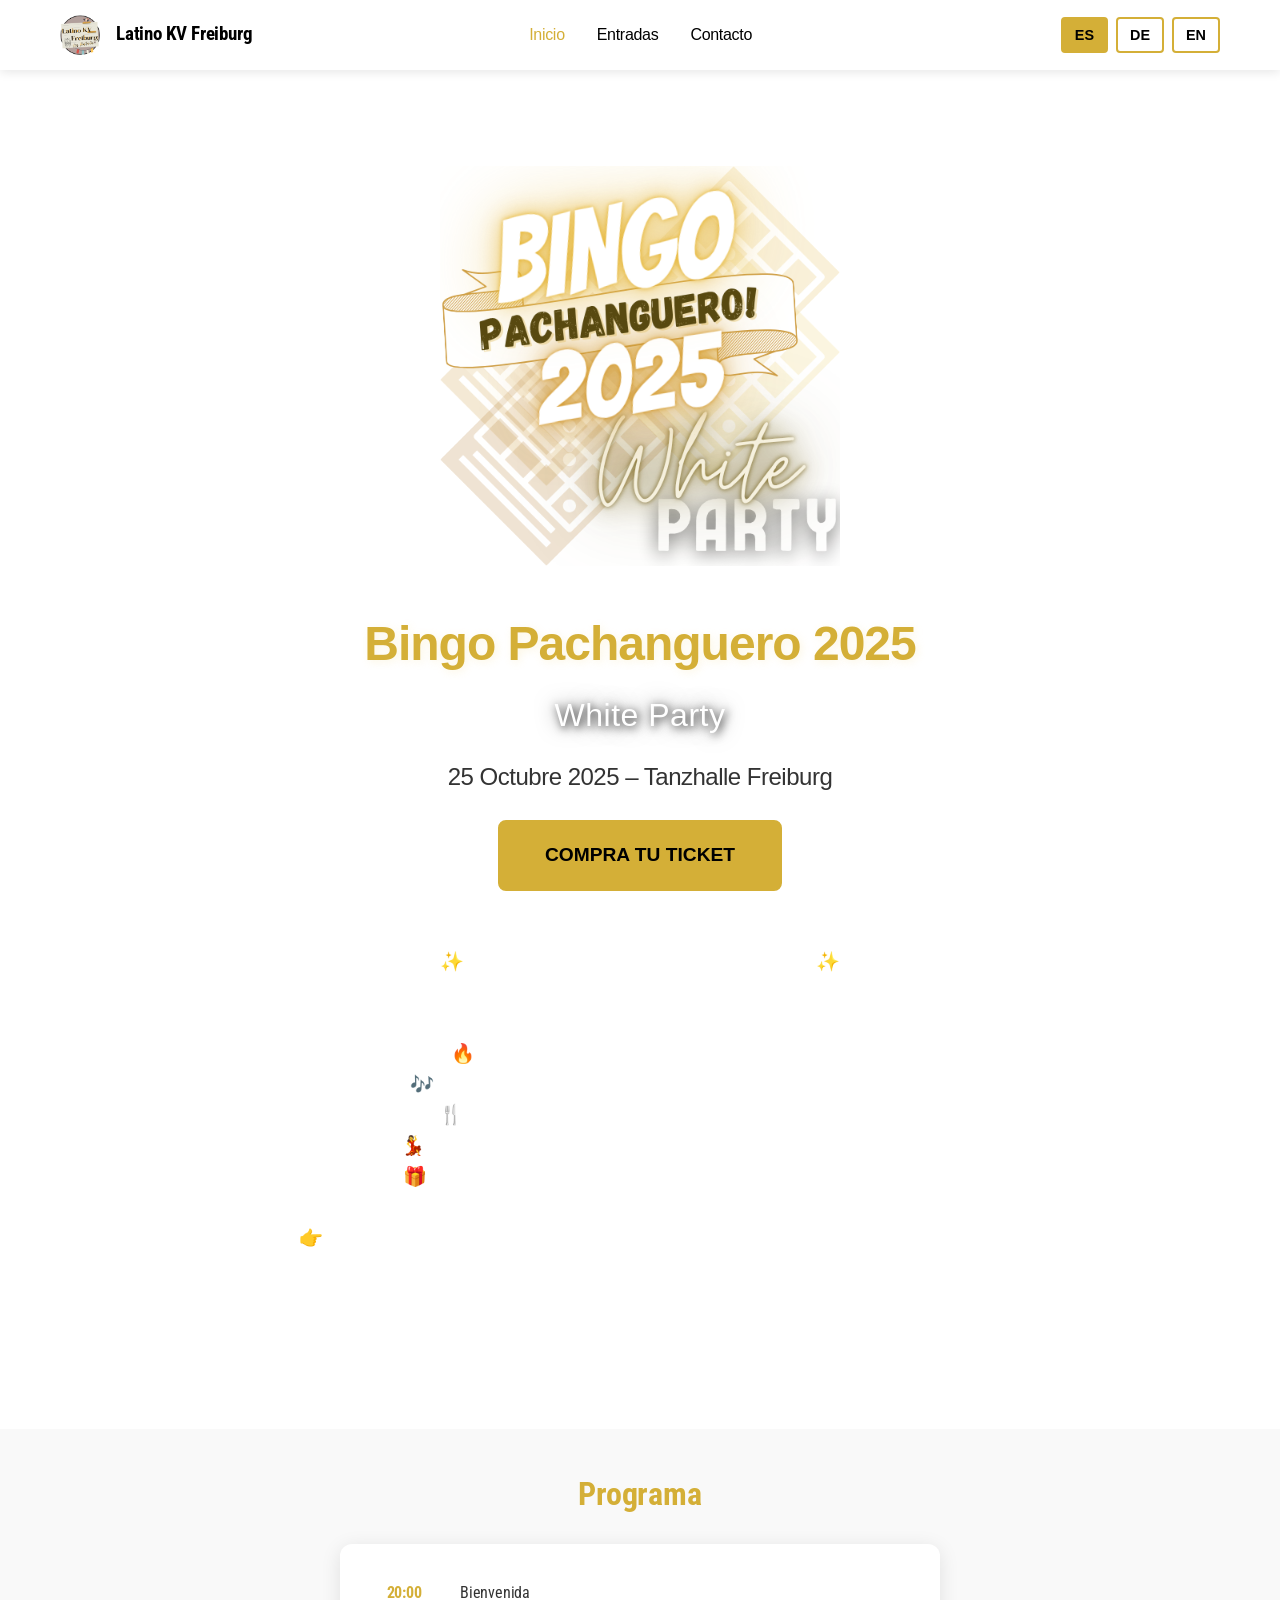
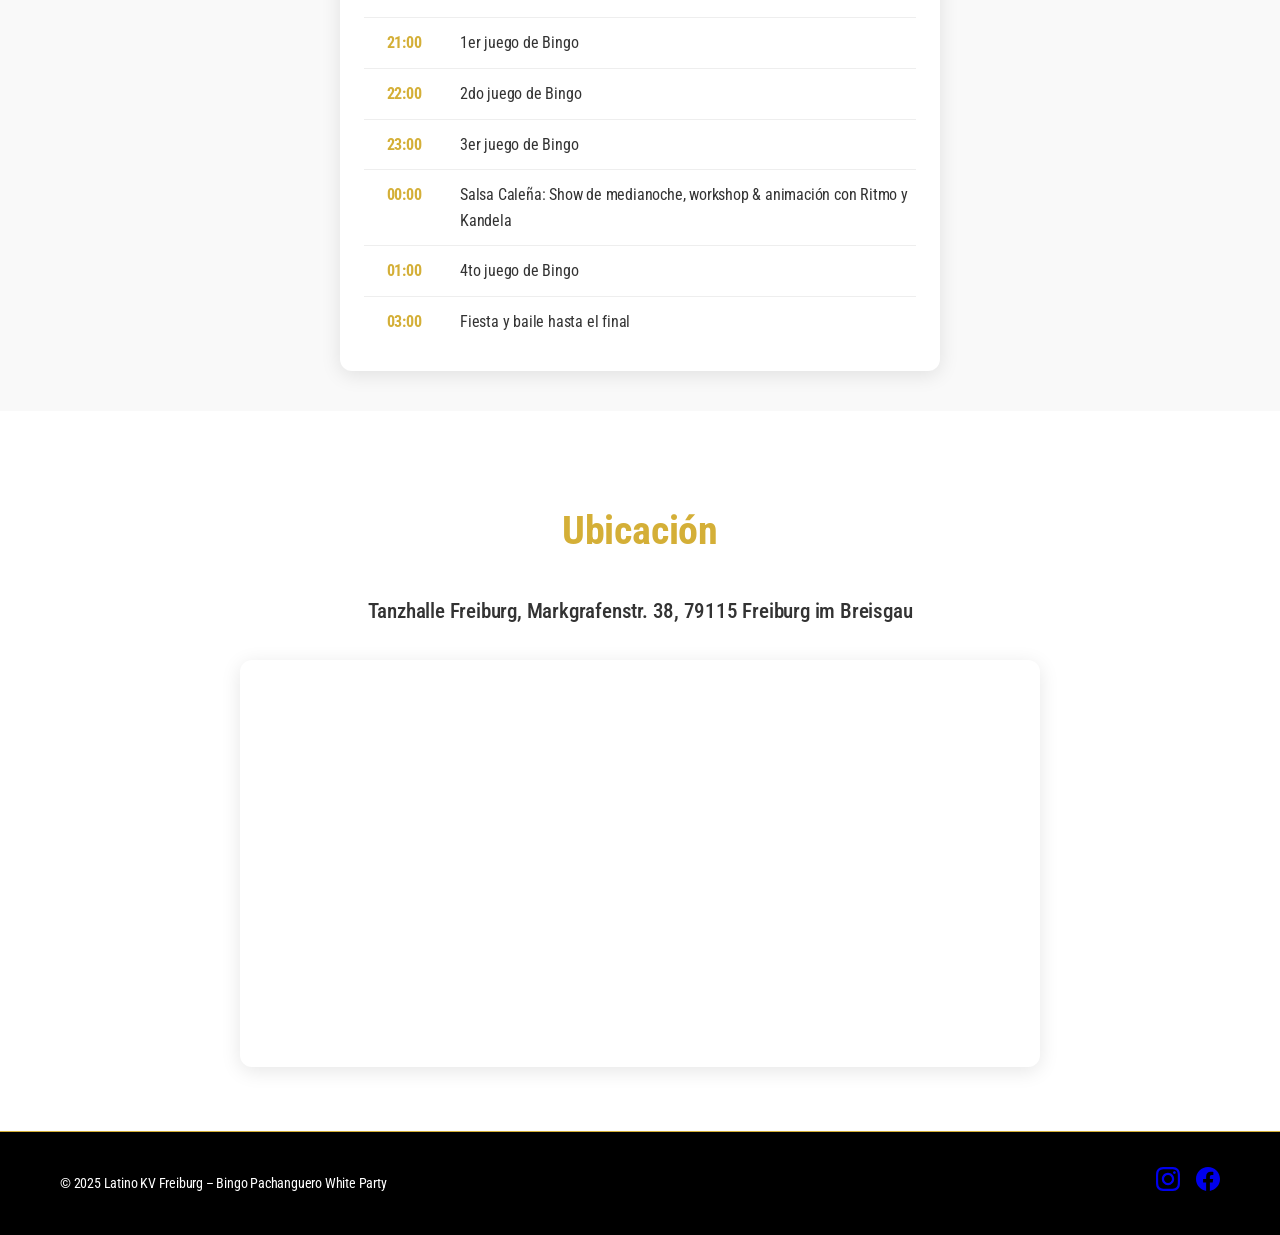
==== index.html @ f5297d55 "Refactor header elements and update button text." ====
<!DOCTYPE html>
<html lang="en">
<head>
    <meta charset="UTF-8">
    <meta name="viewport" content="width=device-width, initial-scale=1.0">
    <title>Bingo Pachanguero 2025 – White Party</title>
    <link rel="stylesheet" href="css/style.css">
</head>
<body>
    <header>
        <nav>
            <div class="nav-container">
                <div class="nav-logo">
                    <img src="images/LatinoKV_Logo.png" alt="Latino KV Freiburg" class="logo-latinokv">
                    <h3>Latino KV Freiburg</h3>
                </div>
                <ul class="nav-menu">
                    <li><a href="index.html" class="nav-link active" data-lang="home">Inicio</a></li>
                    <li><a href="tickets.html" class="nav-link" data-lang="tickets">Entradas</a></li>
                    <li><a href="contact.html" class="nav-link" data-lang="contact">Contacto</a></li>
                </ul>
                <div class="language-switcher">
                    <button class="lang-btn active" onclick="changeLanguage('es')">ES</button>
                    <button class="lang-btn" onclick="changeLanguage('de')">DE</button>
                    <button class="lang-btn" onclick="changeLanguage('en')">EN</button>
                </div>
                <div class="hamburger">
                    <span class="bar"></span>
                    <span class="bar"></span>
                    <span class="bar"></span>
                </div>
            </div>
        </nav>
    </header>

    <main>
        <section class="hero">
            <div class="hero-video-background">
                <video class="background-video" autoplay muted loop playsinline preload="auto" disablePictureInPicture>
                    <source src="videos/Bingo-2024-noaudio.mp4" type="video/mp4">
                    <source src="./videos/Bingo-2024-noaudio.mp4" type="video/mp4">
                    <!-- Fallback for browsers that don't support video -->
                    Your browser does not support the video tag.
                </video>
                <div class="video-overlay"></div>
            </div>
            <div class="hero-content">
                <div class="hero-logo">
                    <img src="images/Bingo2025_Logo.png" alt="Bingo Pachanguero 2025" class="main-bingo-logo">
                </div>
                <h1 class="hero-title" data-lang="title">Bingo Pachanguero 2025</h1>
                <h2 class="hero-subtitle-white" data-lang="white-party">White Party</h2>
                <h3 class="hero-subtitle" data-lang="subtitle">25 Octubre 2025 – Tanzhalle Freiburg</h3>
                <a href="tickets.html" class="cta-button" data-lang="cta-button">Compra tu ticket</a>
                
                <div class="hero-description-container">
                    <p class="hero-description" data-lang="description">
                        Bingo Pachanguero 2025: White Party 🎉🖤🤍<br>
                        ¡La fiesta latina más esperada del año regresa! Este año habrá más juegos de Bingo y más premios que nunca. Además, la música y el baile harán vibrar la pista toda la noche. Ven a disfrutar de una noche única llena de diversión, cultura latina y buena energía.
                    </p>
                </div>
            </div>
        </section>

        <!-- Program Section -->
        <section class="program-section">
            <div class="container">
                <h2 data-lang="program-title">Programa</h2>
                <div class="program-content" data-lang="program-content">
                    <p>20:00 – Bienvenida</p>
                    <p>21:00 – 1er juego de Bingo</p>
                    <p>22:00 – 2do juego de Bingo</p>
                    <p>23:00 – 3er juego de Bingo</p>
                    <p>00:00 – Show de medianoche y animación con Ritmo y Kandela</p>
                    <p>01:00 – 4to juego de Bingo</p>
                </div>
            </div>
        </section>

        <!-- Location Section -->
        <section class="location-section">
            <div class="container">
                <h2 data-lang="location-title">Ubicación</h2>
                <div class="location-content">
                    <p class="location-address" data-lang="location-address">Tanzhalle Freiburg, Markgrafenstr. 38, 79115 Freiburg im Breisgau</p>
                    <div class="map-container">
                        <iframe src="https://www.google.com/maps/embed?pb=!1m18!1m12!1m3!1d2670.081732278271!2d7.814057690239101!3d47.99280759704116!2m3!1f0!2f0!3f0!3m2!1i1024!2i768!4f13.1!3m3!1m2!1s0x47911b3fff1c0001%3A0xe5aa7ec2117fdc14!2sTanzHalle%20Freiburg!5e0!3m2!1sde!2sus!4v1759222356078!5m2!1sde!2sus" 
                            width="100%" 
                            height="400" 
                            style="border:0;" 
                            allowfullscreen="" 
                            loading="lazy" 
                            referrerpolicy="no-referrer-when-downgrade">
                        </iframe>
                    </div>
                </div>
            </div>
        </section>
    </main>

    <footer>
        <div class="container">
            <div class="footer-content">
                <p data-lang="footer">&copy; 2025 Latino KV Freiburg – Bingo Pachanguero White Party</p>
                <div class="social-icons">
                    <a href="https://instagram.com/latinokv_freiburg" target="_blank" class="social-link">
                        <svg width="24" height="24" viewBox="0 0 24 24" fill="currentColor">
                            <path d="M12 2.163c3.204 0 3.584.012 4.85.07 3.252.148 4.771 1.691 4.919 4.919.058 1.265.069 1.645.069 4.849 0 3.205-.012 3.584-.069 4.849-.149 3.225-1.664 4.771-4.919 4.919-1.266.058-1.644.07-4.85.07-3.204 0-3.584-.012-4.849-.07-3.26-.149-4.771-1.699-4.919-4.92-.058-1.265-.07-1.644-.07-4.849 0-3.204.013-3.583.07-4.849.149-3.227 1.664-4.771 4.919-4.919 1.266-.057 1.645-.069 4.849-.069zm0-2.163c-3.259 0-3.667.014-4.947.072-4.358.2-6.78 2.618-6.98 6.98-.059 1.281-.073 1.689-.073 4.948 0 3.259.014 3.668.072 4.948.2 4.358 2.618 6.78 6.98 6.98 1.281.058 1.689.072 4.948.072 3.259 0 3.668-.014 4.948-.072 4.354-.2 6.782-2.618 6.979-6.98.059-1.28.073-1.689.073-4.948 0-3.259-.014-3.667-.072-4.947-.196-4.354-2.617-6.78-6.979-6.98-1.281-.059-1.69-.073-4.949-.073zm0 5.838c-3.403 0-6.162 2.759-6.162 6.162s2.759 6.163 6.162 6.163 6.162-2.759 6.162-6.163c0-3.403-2.759-6.162-6.162-6.162zm0 10.162c-2.209 0-4-1.79-4-4 0-2.209 1.791-4 4-4s4 1.791 4 4c0 2.21-1.791 4-4 4zm6.406-11.845c-.796 0-1.441.645-1.441 1.44s.645 1.44 1.441 1.44c.795 0 1.439-.645 1.439-1.44s-.644-1.44-1.439-1.44z"/>
                        </svg>
                    </a>
                    <a href="https://facebook.com/latinokvfreiburg" target="_blank" class="social-link">
                        <svg width="24" height="24" viewBox="0 0 24 24" fill="currentColor">
                            <path d="M24 12.073c0-6.627-5.373-12-12-12s-12 5.373-12 12c0 5.99 4.388 10.954 10.125 11.854v-8.385H7.078v-3.47h3.047V9.43c0-3.007 1.792-4.669 4.533-4.669 1.312 0 2.686.235 2.686.235v2.953H15.83c-1.491 0-1.956.925-1.956 1.874v2.25h3.328l-.532 3.47h-2.796v8.385C19.612 23.027 24 18.062 24 12.073z"/>
                        </svg>
                    </a>
                </div>
            </div>
        </div>
    </footer>

    <script src="js/script.js"></script>
</body>
</html>
---- css/style.css ----
/* Modern web fonts for cross-platform consistency */
@import url('https://fonts.googleapis.com/css2?family=Inter:wght@300;400;500;600;700&family=Roboto+Condensed:wght@300;400;500;600;700&display=swap');

/* Reset and base styles */
* {
    margin: 0;
    padding: 0;
    box-sizing: border-box;
}

body {
    font-family: 'Roboto Condensed', 'Inter', system-ui, -apple-system, BlinkMacSystemFont, 'Segoe UI', 'Helvetica Neue', 'Arial Narrow', Arial, sans-serif;
    font-weight: 400;
    letter-spacing: -0.2px;
    line-height: 1.6;
    color: #000;
    background-color: #fff;
}

.container {
    max-width: 1200px;
    margin: 0 auto;
    padding: 0 20px;
}

/* Navigation */
header {
    background-color: #fff;
    box-shadow: 0 2px 10px rgba(0,0,0,0.1);
    position: sticky;
    top: 0;
    z-index: 1000;
}

.nav-container {
    max-width: 1200px;
    margin: 0 auto;
    padding: 0 20px;
    display: flex;
    justify-content: space-between;
    align-items: center;
    height: 70px;
}

.logo {
    font-size: 1.5rem;
    font-weight: bold;
    color: #000;
}

.nav-menu {
    display: flex;
    list-style: none;
    gap: 2rem;
}

.nav-link {
    text-decoration: none;
    color: #000;
    font-weight: 500;
    transition: color 0.3s ease;
    font-family: 'Arial Narrow', 'Arial Black', 'Helvetica Neue', Arial, sans-serif;
    font-stretch: condensed;
    letter-spacing: -0.3px;
}

.nav-link:hover,
.nav-link.active {
    color: #D4AF37;
}

/* Language Switcher */
.language-switcher {
    display: flex;
    gap: 0.5rem;
    margin-left: 2rem;
}

.lang-btn {
    background: transparent;
    border: 2px solid #D4AF37;
    color: #000;
    padding: 8px 12px;
    border-radius: 4px;
    cursor: pointer;
    font-weight: bold;
    font-size: 0.9rem;
    transition: all 0.3s ease;
}

.lang-btn:hover,
.lang-btn.active {
    background: #D4AF37;
    color: #000;
}

.hamburger {
    display: none;
    flex-direction: column;
    cursor: pointer;
}

.bar {
    width: 25px;
    height: 3px;
    background-color: #333;
    margin: 3px 0;
    transition: 0.3s;
}

/* Hero Section */
.hero {
    background: #fff;
    color: #000;
    padding: 6rem 0;
    text-align: center;
    min-height: 80vh;
    display: flex;
    align-items: center;
    position: relative;
    overflow: hidden;
}

/* Video Background Styles */
.hero-video-background {
    position: absolute;
    top: 0;
    left: 0;
    width: 100%;
    height: 100%;
    z-index: 1;
    overflow: hidden;
}

.background-video {
    position: absolute;
    top: 0;
    left: 0;
    width: 100% !important;
    height: 100% !important;
    object-fit: cover;
    pointer-events: none;
    opacity: 0.7; /* Semi-transparent for background effect */
    z-index: 1;
    display: block !important;
    visibility: visible !important;
}

.video-overlay {
    position: absolute;
    top: 0;
    left: 0;
    width: 100%;
    height: 100%;
    background: rgba(255, 255, 255, 0.3); /* White overlay for text readability on all screens */
    z-index: 2;
}

/* Performance optimization for reduced motion preference */
@media (prefers-reduced-motion: reduce) {
    .background-video {
        display: none;
    }
    
    .hero {
        background-image: linear-gradient(135deg, #f5f7fa 0%, #c3cfe2 100%);
    }
}

.hero-content {
    max-width: 800px;
    margin: 0 auto;
    padding: 0 20px;
    position: relative;
    z-index: 10; /* High z-index to ensure content stays on top */
}

.hero-title {
    font-size: 3.5rem;
    margin-bottom: 1.5rem;
    font-weight: bold;
    color: #000000;
    font-family: 'Arial Narrow', 'Arial Black', 'Helvetica Neue', Arial, sans-serif;
    font-stretch: condensed;
    letter-spacing: -1px;
    text-shadow: 2px 2px 8px rgba(238, 210, 115, 0.2), 0 0 20px rgba(255, 255, 255, 0.5);
}

.hero-subtitle {
    font-size: 1.8rem;
    margin-bottom: 2rem;
    color: #D4AF37;
    font-weight: 600;
    font-family: 'Arial Narrow', 'Arial Black', 'Helvetica Neue', Arial, sans-serif;
    font-stretch: condensed;
    letter-spacing: -0.5px;
    text-shadow: 2px 2px 8px rgba(255, 255, 255, 0.8), 0 0 20px rgba(255, 255, 255, 0.5);
}



.hero-description {
    font-size: 1.3rem;
    margin: 2.5rem 0;
    line-height: 1.8;
    color: #000000;
    max-width: 600px;
    margin-left: auto;
    margin-right: auto;
    font-family: 'Arial Narrow', 'Arial Black', 'Helvetica Neue', Arial, sans-serif;
    font-stretch: condensed;
    letter-spacing: -0.3px;
}

.cta-button {
    display: inline-block;
    background-color: #D4AF37;
    color: #000;
    padding: 18px 45px;
    text-decoration: none;
    border-radius: 8px;
    font-size: 1.2rem;
    font-weight: bold;
    transition: all 0.3s ease;
    border: 2px solid #D4AF37;
    text-transform: uppercase;
    letter-spacing: 0px;
    font-family: 'Arial Narrow', 'Arial Black', 'Helvetica Neue', Arial, sans-serif;
    font-stretch: condensed;
}

.cta-button:hover {
    background-color: #000;
    color: #D4AF37;
    transform: translateY(-2px);
}



/* Page Header */
.page-header {
    background: #fff;
    color: #000;
    padding: 3rem 0;
    text-align: center;
    border-bottom: 2px solid #D4AF37;
}

.page-header h1 {
    font-size: 3rem;
    margin-bottom: 1rem;
    color: #000;
}

.page-header p {
    font-size: 1.2rem;
    color: #333;
}

/* Tickets Section */
.tickets {
    padding: 4rem 0;
    background-color: #fff;
}

.ticket-grid {
    display: grid;
    grid-template-columns: repeat(auto-fit, minmax(320px, 1fr));
    gap: 2rem;
    margin-bottom: 3rem;
}

.ticket-card {
    background: white;
    border-radius: 8px;
    box-shadow: 0 2px 10px rgba(0,0,0,0.1);
    overflow: hidden;
    transition: transform 0.3s ease;
    border: 1px solid #eee;
}

.ticket-card:hover {
    transform: translateY(-5px);
}

.ticket-card.featured {
    border: 2px solid #D4AF37;
    transform: scale(1.05);
}

.ticket-header {
    background: #000;
    color: white;
    padding: 2rem;
    text-align: center;
}

.ticket-card.featured .ticket-header {
    background: #D4AF37;
    color: #000;
}

.ticket-header h3 {
    font-size: 1.5rem;
    margin-bottom: 0.5rem;
}

.price {
    font-size: 2.5rem;
    font-weight: bold;
}

.ticket-content {
    padding: 2rem;
}

.ticket-features {
    list-style: none;
    margin-bottom: 2rem;
}

.ticket-features li {
    padding: 0.5rem 0;
    border-bottom: 1px solid #eee;
    position: relative;
    padding-left: 1.5rem;
}

.ticket-features li::before {
    content: "✓";
    color: #D4AF37;
    font-weight: bold;
    position: absolute;
    left: 0;
}

.ticket-button {
    width: 100%;
    background-color: #D4AF37;
    color: #000;
    border: none;
    padding: 15px;
    border-radius: 5px;
    font-size: 1.1rem;
    font-weight: bold;
    cursor: pointer;
    transition: all 0.3s ease;
    text-transform: uppercase;
    letter-spacing: 1px;
}

.ticket-button:hover {
    background-color: #000;
    color: #D4AF37;
}

.ticket-info {
    background: #f8f9fa;
    padding: 2rem;
    border-radius: 8px;
    border-left: 4px solid #D4AF37;
    margin-top: 2rem;
}

.ticket-info h3 {
    margin-bottom: 1rem;
    color: #000;
}

.ticket-info ul {
    list-style-type: disc;
    padding-left: 1.5rem;
}

.ticket-info li {
    margin-bottom: 0.5rem;
}

/* Contact Section */
.contact {
    min-height: 100vh;
    background: linear-gradient(135deg, #4A00E0 0%, #8E2DE2 100%);
    padding: 100px 0 50px;
    display: flex;
    align-items: center;
}

.contact .container {
    text-align: center;
}

.contact-logo {
    margin-bottom: 3rem;
}

.contact-latinokv-logo {
    max-width: 300px;
    width: 100%;
    height: auto;
}

.contact-content {
    color: white;
}

.contact-intro {
    font-size: 1.5rem;
    font-family: Arial, "Arial Narrow", sans-serif;
    font-stretch: condensed;
    letter-spacing: -0.5px;
    margin-bottom: 3rem;
    max-width: 600px;
    margin-left: auto;
    margin-right: auto;
}

.contact-buttons {
    display: flex;
    flex-direction: column;
    gap: 1.5rem;
    max-width: 500px;
    margin: 0 auto;
}

.contact-btn {
    display: flex;
    align-items: center;
    padding: 1.5rem;
    background: rgba(255, 255, 255, 0.1);
    border: 2px solid rgba(255, 255, 255, 0.2);
    border-radius: 16px;
    color: white;
    text-decoration: none;
    transition: all 0.3s ease;
    backdrop-filter: blur(10px);
    gap: 1rem;
}

.contact-btn:hover {
    transform: translateY(-2px);
    background: rgba(255, 255, 255, 0.2);
    border-color: rgba(255, 255, 255, 0.4);
    box-shadow: 0 10px 30px rgba(0, 0, 0, 0.2);
}

.btn-icon {
    flex-shrink: 0;
    width: 50px;
    height: 50px;
    background: rgba(255, 255, 255, 0.2);
    border-radius: 12px;
    display: flex;
    align-items: center;
    justify-content: center;
}

.btn-content {
    text-align: left;
    flex: 1;
}

.btn-title {
    display: block;
    font-size: 1.2rem;
    font-weight: 600;
    font-family: Arial, "Arial Narrow", sans-serif;
    font-stretch: condensed;
    letter-spacing: -0.5px;
    margin-bottom: 0.25rem;
}

.btn-subtitle {
    display: block;
    font-size: 0.9rem;
    opacity: 0.8;
    font-family: Arial, "Arial Narrow", sans-serif;
    font-stretch: condensed;
    letter-spacing: -0.5px;
}

.email-btn:hover .btn-icon {
    background: #EA4335;
}

.instagram-btn:hover .btn-icon {
    background: linear-gradient(45deg, #405DE6, #5851DB, #833AB4, #C13584, #E1306C, #FD1D1D);
}

/* Footer */
footer {
    background-color: #000;
    color: #fff;
    text-align: center;
    padding: 2rem 0;
    border-top: 1px solid #D4AF37;
}

.footer-content {
    display: flex;
    justify-content: space-between;
    align-items: center;
    flex-wrap: wrap;
    gap: 1rem;
}

.footer-content p {
    margin: 0;
    font-size: 0.9rem;
}

.social-icons {
    display: flex;
    gap: 1rem;
}

.social-link {
    display: inline-block;
    font-size: 1.5rem;
    text-decoration: none;
    transition: transform 0.3s ease;
}

.social-link:hover {
    transform: scale(1.2);
}

/* Responsive Design */
@media (max-width: 768px) {
    .hamburger {
        display: flex;
    }
    
    .nav-menu {
        position: fixed;
        left: -100%;
        top: 70px;
        flex-direction: column;
        background-color: white;
        width: 100%;
        text-align: center;
        transition: 0.3s;
        box-shadow: 0 10px 27px rgba(0,0,0,0.05);
        padding: 2rem 0;
    }
    
    .nav-menu.active {
        left: 0;
    }
    
    /* Video background optimizations for mobile */
    .background-video {
        opacity: 0.5; /* Reduce opacity on mobile for better text readability */
    }
    
    .video-overlay {
        /* Consistent overlay on mobile */
        background: rgba(255, 255, 255, 0.7) !important;
    }
    
    .hero {
        /* Reduce padding on mobile */
        padding: 4rem 0;
        min-height: 70vh;
    }
    
    .hero-title {
        font-size: 2.5rem;
    }
    
    .hero-subtitle {
        font-size: 1.4rem;
    }
    
    .hero-description {
        font-size: 1.1rem;
    }
    
    .contact-grid {
        grid-template-columns: 1fr;
        gap: 2rem;
    }
    
    .footer-content {
        flex-direction: column;
        text-align: center;
        gap: 1rem;
    }
    
    .footer-content p {
        font-size: 0.8rem;
    }
    
    .ticket-card.featured {
        transform: none;
    }
    
    .faq-grid {
        grid-template-columns: 1fr;
    }
}

@media (max-width: 480px) {
    .container {
        padding: 0 15px;
    }
    
    .hero-content {
        padding: 0 15px;
    }
    
    .hero-title {
        font-size: 1.8rem;
    }
    
    .hero-subtitle {
        font-size: 1.1rem;
    }
    
    .hero-description {
        font-size: 1rem;
    }
    
    .page-header h1 {
        font-size: 2rem;
    }
    
    .ticket-grid {
        grid-template-columns: 1fr;
    }
    
    .footer-content {
        flex-direction: column;
        text-align: center;
        gap: 1rem;
    }
    
    .footer-content p {
        font-size: 0.8rem;
    }
}

/* Animations */
@keyframes fadeIn {
    from {
        opacity: 0;
        transform: translateY(30px);
    }
    to {
        opacity: 1;
        transform: translateY(0);
    }
}

.hero-content {
    animation: fadeIn 1s ease-out;
}

.highlight-card {
    animation: fadeIn 0.6s ease-out;
}

.highlight-card:nth-child(2) {
    animation-delay: 0.2s;
}

.highlight-card:nth-child(3) {
    animation-delay: 0.4s;
}/* Thank you page styles */
.thank-you-info { display: grid; grid-template-columns: repeat(auto-fit, minmax(300px, 1fr)); gap: 2rem; margin: 2rem 0; } .info-card { background: #f9f9f9; padding: 1.5rem; border-radius: 8px; border-left: 4px solid #D4AF37; } .info-card h3 { color: #333; margin-bottom: 1rem; } .info-card ul { list-style: none; padding: 0; } .info-card li { padding: 0.5rem 0; position: relative; padding-left: 1.5rem; } .info-card li::before { content: '✓'; position: absolute; left: 0; color: #D4AF37; font-weight: bold; } .cta-buttons { display: flex; gap: 1rem; justify-content: center; margin-top: 2rem; } .cta-button.secondary { background: transparent; color: #D4AF37; border: 2px solid #D4AF37; } .cta-button.secondary:hover { background: #D4AF37; color: #000; } @media (max-width: 768px) { .cta-buttons { flex-direction: column; align-items: center; } .cta-button { width: 100%; max-width: 300px; text-align: center; } }

/* Updated Ticket Structure Styles */
.ticket-options { display: grid; grid-template-columns: repeat(auto-fit, minmax(400px, 1fr)); gap: 2rem; margin: 2rem 0; } .purchase-form { border-top: 1px solid #eee; padding-top: 1.5rem; } .form-group { margin-bottom: 1rem; } .form-group label { display: block; margin-bottom: 0.5rem; font-weight: bold; color: #333; } .form-group select { width: 100%; padding: 0.5rem; border: 2px solid #ddd; border-radius: 4px; font-size: 1rem; background: #fff; } .form-group select:focus { outline: none; border-color: #D4AF37; } .price-breakdown { background: #f9f9f9; padding: 1rem; border-radius: 8px; margin: 1rem 0; } .price-line { display: flex; justify-content: space-between; margin-bottom: 0.5rem; color: #666; } .price-line.total { font-weight: bold; font-size: 1.1rem; color: #000; border-top: 1px solid #ddd; padding-top: 0.5rem; margin-top: 0.5rem; } #paypal-button-container { position: fixed; top: 50%; left: 50%; transform: translate(-50%, -50%); background: #fff; padding: 2rem; border-radius: 12px; box-shadow: 0 10px 30px rgba(0, 0, 0, 0.3); z-index: 1000; max-width: 400px; width: 90%; } #paypal-button-container::before { content: ''; position: fixed; top: 0; left: 0; width: 100%; height: 100%; background: rgba(0, 0, 0, 0.5); z-index: -1; }

/* Logo styles */
.nav-logo { display: flex; align-items: center; gap: 1rem; } .logo-latinokv, .logo-bingo2025 { height: 40px; width: auto; } .nav-logo h2 { margin: 0; } @media (max-width: 768px) { .logo-latinokv, .logo-bingo2025 { height: 30px; } .nav-logo { gap: 0.5rem; } .nav-logo h2 { font-size: 1.2rem; } }

/* Hero section with Bingo logo */
.hero-logo { 
    text-align: center; 
    margin-bottom: 2rem; 
} 

.main-bingo-logo { 
    max-width: 400px; 
    width: 100%; 
    height: auto; 
} 

.hero-title { 
    font-size: 3rem; 
    font-weight: bold; 
    color: #D4AF37; 
    text-align: center; 
    margin-bottom: 0.5rem;
    font-family: 'Arial Narrow', 'Arial Black', 'Helvetica Neue', Arial, sans-serif;
    font-stretch: condensed;
    letter-spacing: -1px;
} 

.hero-subtitle-white { 
    font-size: 2rem; 
    font-weight: normal; 
    color: #ffffff; 
    text-align: center; 
    margin-bottom: 1rem;
    font-family: 'Arial Narrow', 'Arial Black', 'Helvetica Neue', Arial, sans-serif;
    letter-spacing: 0.5px;
    text-shadow: 2px 2px 8px rgba(0, 0, 0, 0.8), 0 0 20px rgba(0, 0, 0, 0.5);
} 

.hero-subtitle { 
    font-size: 1.5rem; 
    font-weight: normal; 
    color: #333; 
    text-align: center; 
    margin-bottom: 1.5rem;
    font-family: 'Arial Narrow', 'Arial Black', 'Helvetica Neue', Arial, sans-serif;
    font-stretch: condensed;
    letter-spacing: -0.5px;
} 

/* Hero description container for better mobile control */
.hero-description-container {
    margin-top: 2rem;
    text-align: center;
}

.hero-description {
    font-size: 1.2rem;
    line-height: 1.6;
    color: #fff;
    max-width: 800px;
    margin: 0 auto;
    text-shadow: 2px 2px 8px rgba(255, 255, 255, 0.8), 0 0 20px rgba(255, 255, 255, 0.5);
    background: rgba(0, 0, 0, 0.001);
    padding: 1.5rem;
    border-radius: 12px;
    backdrop-filter: blur(8px);
    font-family: 'Roboto Condensed', 'Inter', system-ui, sans-serif;
    font-weight: 400;
}

@media (max-width: 768px) { 
    .main-bingo-logo { max-width: 300px; } 
    .hero-title { font-size: 2.2rem; } 
    .hero-subtitle-white { font-size: 1.5rem; } 
    .hero-subtitle { font-size: 1.2rem; }
    
    /* Mobile optimization for description */
    .hero-description-container {
        margin-top: 1.5rem;
    }
    
    .hero-description {
        font-size: 1rem;
        line-height: 1.5;
        padding: 1rem;
        margin: 1rem auto;
        text-shadow: 2px 2px 6px rgba(255, 255, 255, 0.9), 0 0 15px rgba(255, 255, 255, 0.6);
        background: rgba(0, 0, 0, 0.01);
        border-radius: 8px;
        backdrop-filter: blur(6px);
        max-height: none;
        overflow: visible;
        color: #000;
        max-width: calc(100% - 2rem);
    }
} 

@media (max-width: 480px) { 
    .main-bingo-logo { max-width: 250px; } 
    .hero-title { font-size: 1.8rem; } 
    .hero-subtitle-white { font-size: 1.2rem; } 
    .hero-subtitle { font-size: 1rem; }
    
    .hero-description {
        font-size: 0.9rem;
        max-height: 100px;
    }
}

/* Contact page logo */
.contact-logo { text-align: center; margin-bottom: 3rem; } .contact-latinokv-logo { max-width: 200px; height: auto; } @media (max-width: 768px) { .contact-latinokv-logo { max-width: 150px; } .contact-logo { margin-bottom: 2rem; } }

/* Payment Modal Styles */
.payment-modal {
    position: fixed;
    top: 0;
    left: 0;
    width: 100%;
    height: 100%;
    background: rgba(0, 0, 0, 0.5);
    z-index: 1000;
    display: flex;
    justify-content: center;
    align-items: center;
    padding: 20px;
    box-sizing: border-box;
}

.modal-content {
    background: #fff;
    border-radius: 12px;
    max-width: 600px;
    width: 100%;
    max-height: 90vh;
    overflow-y: auto;
    box-shadow: 0 10px 30px rgba(0, 0, 0, 0.3);
}

.modal-header {
    display: flex;
    justify-content: space-between;
    align-items: center;
    padding: 1.5rem;
    border-bottom: 1px solid #eee;
    background: #f9f9f9;
    border-radius: 12px 12px 0 0;
}

.modal-header h3 {
    margin: 0;
    color: #333;
    font-size: 1.5rem;
}

.close-btn {
    background: none;
    border: none;
    font-size: 2rem;
    cursor: pointer;
    color: #666;
    padding: 0;
    width: 40px;
    height: 40px;
    display: flex;
    align-items: center;
    justify-content: center;
    border-radius: 50%;
    transition: all 0.3s ease;
}

.close-btn:hover {
    background: #e0e0e0;
    color: #333;
}

.modal-body {
    padding: 2rem;
}

.payment-summary {
    background: #f0f8ff;
    padding: 1.5rem;
    border-radius: 8px;
    margin-bottom: 2rem;
    border-left: 4px solid #D4AF37;
}

.payment-summary h4 {
    margin-bottom: 1rem;
    color: #333;
}

.payment-options {
    display: grid;
    gap: 1.5rem;
}

.payment-option {
    border: 2px solid #eee;
    border-radius: 8px;
    padding: 1.5rem;
    transition: all 0.3s ease;
}

.payment-option:hover {
    border-color: #D4AF37;
    box-shadow: 0 2px 10px rgba(212, 175, 55, 0.1);
}

.payment-option h4 {
    color: #D4AF37;
    margin-bottom: 1rem;
    font-size: 1.2rem;
}

.payment-details {
    background: #f9f9f9;
    padding: 1rem;
    border-radius: 6px;
    margin: 1rem 0;
    font-family: monospace;
    line-height: 1.8;
}

.paypal-me-btn {
    background: #0070ba;
    color: #fff;
    border: none;
    padding: 12px 24px;
    border-radius: 6px;
    font-size: 1rem;
    font-weight: bold;
    cursor: pointer;
    transition: all 0.3s ease;
    width: 100%;
    margin-top: 1rem;
}

.paypal-me-btn:hover {
    background: #005ea6;
    transform: translateY(-2px);
}

.important-note {
    background: #fff3cd;
    border: 1px solid #ffeaa7;
    border-radius: 6px;
    padding: 1rem;
    margin-top: 2rem;
    color: #856404;
}

.important-note a {
    color: #D4AF37;
    text-decoration: none;
    font-weight: bold;
}

.important-note a:hover {
    text-decoration: underline;
}

@media (max-width: 768px) {
    .payment-modal {
        padding: 10px;
    }
    
    .modal-content {
        max-height: 95vh;
    }
    
    .modal-header {
        padding: 1rem;
    }
    
    .modal-body {
        padding: 1rem;
    }
    
    .payment-option {
        padding: 1rem;
    }
}

/* Program Section Styles */
.program-section {
    background: #f9f9f9;
    padding: 2.5rem 0;
    margin: 1.5rem 0;
}

.program-section h2 {
    text-align: center;
    color: #D4AF37;
    font-size: 2rem;
    margin-bottom: 1.5rem;
}

.program-content {
    max-width: 600px;
    margin: 0 auto;
    background: #fff;
    padding: 1.5rem;
    border-radius: 12px;
    box-shadow: 0 4px 20px rgba(0, 0, 0, 0.1);
}

.program-table {
    width: 100%;
    border-collapse: collapse;
    font-size: 1rem;
}

.program-table td {
    padding: 0.75rem 0.5rem;
    border-bottom: 1px solid #eee;
    vertical-align: top;
}

.program-table td:first-child {
    font-weight: bold;
    color: #D4AF37;
    width: 80px;
    text-align: center;
}

.program-table td:last-child {
    color: #333;
    padding-left: 1rem;
}

.program-table tr:last-child td {
    border-bottom: none;
}

/* Location Section Styles */
.location-section {
    padding: 4rem 0;
    background: #fff;
}

.location-section h2 {
    text-align: center;
    color: #D4AF37;
    font-size: 2.5rem;
    margin-bottom: 2rem;
}

.location-content {
    max-width: 800px;
    margin: 0 auto;
}

.location-address {
    text-align: center;
    font-size: 1.3rem;
    color: #333;
    margin-bottom: 2rem;
    font-weight: 500;
}

.map-container {
    border-radius: 12px;
    overflow: hidden;
    box-shadow: 0 4px 20px rgba(0, 0, 0, 0.1);
}

.map-container iframe {
    width: 100%;
    height: 400px;
    border: none;
}

@media (max-width: 768px) {
    .program-section h2,
    .location-section h2 {
        font-size: 2rem;
    }
    
    .program-content {
        padding: 1.5rem;
        margin: 0 1rem;
    }
    
    .location-content {
        margin: 0 1rem;
    }
    
    .location-address {
        font-size: 1.1rem;
    }
    
    .map-container iframe {
        height: 300px;
    }
    
    /* Contact mobile styles */
    .contact {
        padding: 80px 20px 30px;
    }
    
    .contact-intro {
        font-size: 1.2rem;
        margin-bottom: 2rem;
    }
    
    .contact-buttons {
        gap: 1rem;
    }
    
    .contact-btn {
        padding: 1.25rem;
    }
    
    .btn-icon {
        width: 45px;
        height: 45px;
    }
    
    .btn-title {
        font-size: 1.1rem;
    }
    
    .btn-subtitle {
        font-size: 0.85rem;
    }
}
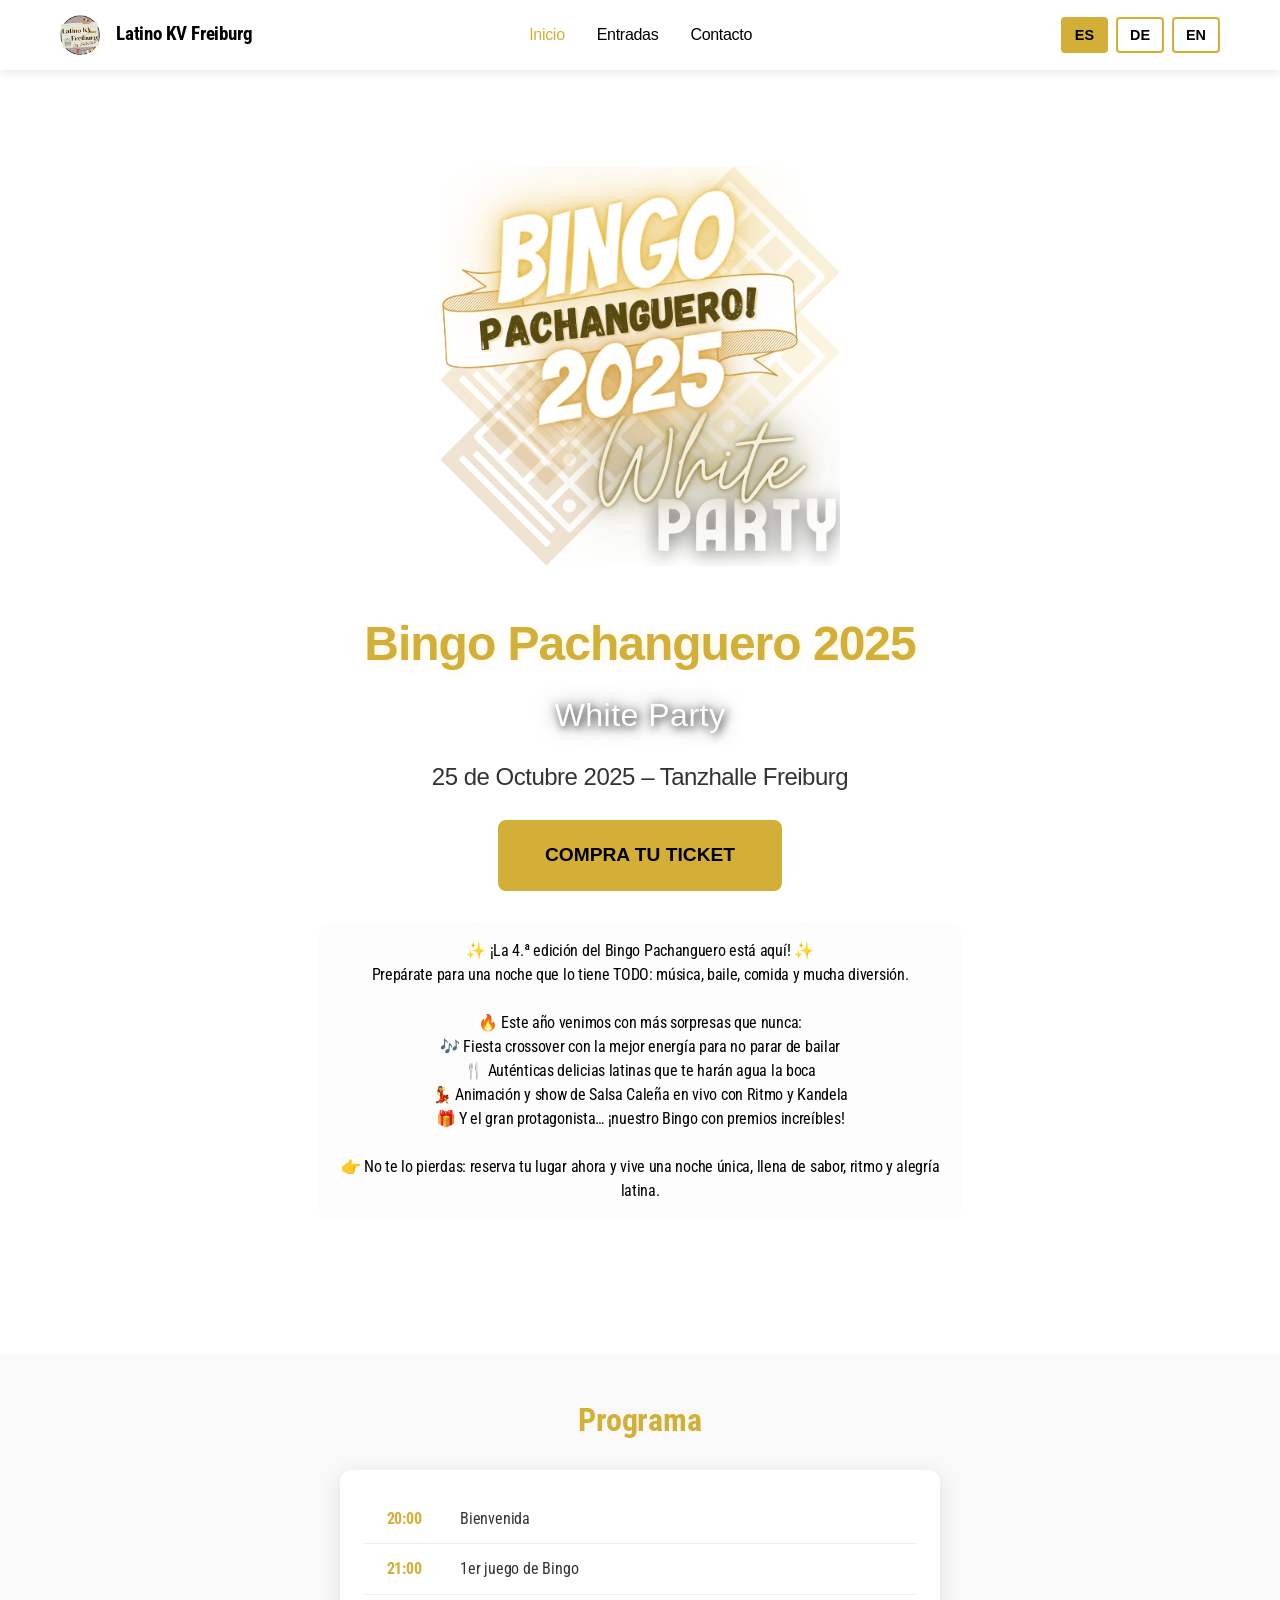
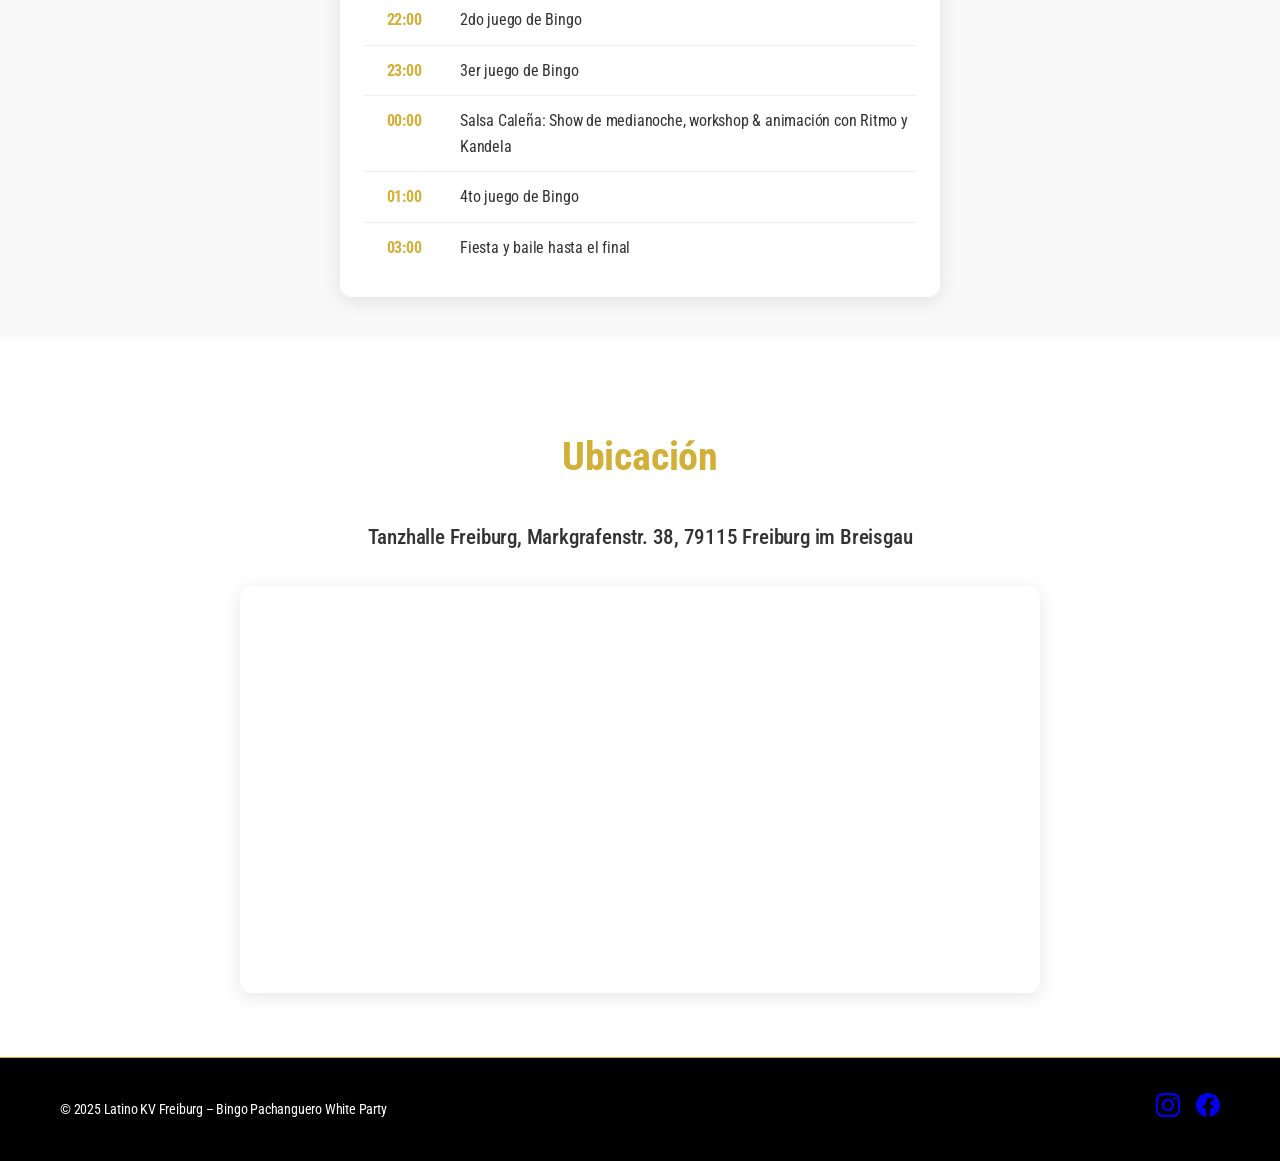
==== commit e7ee3327: "Update language attributes,." ====
--- a/index.html
+++ b/index.html
@@ -1,9 +1,9 @@
 <!DOCTYPE html>
-<html lang="en">
+<html lang="es">
 <head>
     <meta charset="UTF-8">
     <meta name="viewport" content="width=device-width, initial-scale=1.0">
-    <title>Bingo Pachanguero 2025 – White Party</title>
+    <title data-lang="title">Bingo Pachanguero 2025</title>
     <link rel="stylesheet" href="css/style.css">
 </head>
 <body>
@@ -54,10 +54,7 @@
                 <a href="tickets.html" class="cta-button" data-lang="cta-button">Compra tu ticket</a>
                 
                 <div class="hero-description-container">
-                    <p class="hero-description" data-lang="description">
-                        Bingo Pachanguero 2025: White Party 🎉🖤🤍<br>
-                        ¡La fiesta latina más esperada del año regresa! Este año habrá más juegos de Bingo y más premios que nunca. Además, la música y el baile harán vibrar la pista toda la noche. Ven a disfrutar de una noche única llena de diversión, cultura latina y buena energía.
-                    </p>
+                    <p class="hero-description" data-lang="description">✨ ¡La 4.ª edición del Bingo Pachanguero está aquí! ✨<br>Prepárate para una noche que lo tiene TODO: música, baile, comida y mucha diversión.<br><br>🔥 Este año venimos con más sorpresas que nunca:<br>🎶 Fiesta crossover con la mejor energía para no parar de bailar<br>🍴 Auténticas delicias latinas que te harán agua la boca<br>💃 Animación y show de Salsa Caleña en vivo con Ritmo y Kandela<br>🎁 Y el gran protagonista… ¡nuestro Bingo con premios increíbles!<br><br>👉 No te lo pierdas: reserva tu lugar ahora y vive una noche única, llena de sabor, ritmo y alegría latina.</p>
                 </div>
             </div>
         </section>
@@ -66,14 +63,7 @@
         <section class="program-section">
             <div class="container">
                 <h2 data-lang="program-title">Programa</h2>
-                <div class="program-content" data-lang="program-content">
-                    <p>20:00 – Bienvenida</p>
-                    <p>21:00 – 1er juego de Bingo</p>
-                    <p>22:00 – 2do juego de Bingo</p>
-                    <p>23:00 – 3er juego de Bingo</p>
-                    <p>00:00 – Show de medianoche y animación con Ritmo y Kandela</p>
-                    <p>01:00 – 4to juego de Bingo</p>
-                </div>
+                <div class="program-content" data-lang="program-content"><table class="program-table"><tr><td>20:00</td><td>Bienvenida</td></tr><tr><td>21:00</td><td>1er juego de Bingo</td></tr><tr><td>22:00</td><td>2do juego de Bingo</td></tr><tr><td>23:00</td><td>3er juego de Bingo</td></tr><tr><td>00:00</td><td>Salsa Caleña: Show de medianoche, workshop & animación con Ritmo y Kandela</td></tr><tr><td>01:00</td><td>4to juego de Bingo</td></tr><tr><td>03:00</td><td>Fiesta y baile hasta el final</td></tr></table></div>
             </div>
         </section>
 
--- a/css/style.css
+++ b/css/style.css
@@ -152,7 +152,7 @@
     left: 0;
     width: 100%;
     height: 100%;
-    background: rgba(255, 255, 255, 0.3); /* White overlay for text readability on all screens */
+    background: rgba(255, 255, 255, 0.7); /* Consistent white overlay for better readability */
     z-index: 2;
 }
 
@@ -378,15 +378,18 @@
 
 /* Contact Section */
 .contact {
-    min-height: 100vh;
-    background: linear-gradient(135deg, #4A00E0 0%, #8E2DE2 100%);
-    padding: 100px 0 50px;
+    min-height: calc(100vh - 300px);
+    background: #fff;
+    padding: 60px 0 50px;
     display: flex;
     align-items: center;
+    position: relative;
 }
 
 .contact .container {
     text-align: center;
+    position: relative;
+    z-index: 2;
 }
 
 .contact-logo {
@@ -400,18 +403,19 @@
 }
 
 .contact-content {
-    color: white;
+    color: #000;
 }
 
 .contact-intro {
     font-size: 1.5rem;
-    font-family: Arial, "Arial Narrow", sans-serif;
+    font-family: 'Roboto Condensed', 'Inter', system-ui, sans-serif;
     font-stretch: condensed;
     letter-spacing: -0.5px;
     margin-bottom: 3rem;
     max-width: 600px;
     margin-left: auto;
     margin-right: auto;
+    text-shadow: 2px 2px 6px rgba(255, 255, 255, 0.9), 0 0 15px rgba(255, 255, 255, 0.6);
 }
 
 .contact-buttons {
@@ -426,10 +430,10 @@
     display: flex;
     align-items: center;
     padding: 1.5rem;
-    background: rgba(255, 255, 255, 0.1);
-    border: 2px solid rgba(255, 255, 255, 0.2);
+    background: rgba(212, 175, 55, 0.1);
+    border: 2px solid #D4AF37;
     border-radius: 16px;
-    color: white;
+    color: #000;
     text-decoration: none;
     transition: all 0.3s ease;
     backdrop-filter: blur(10px);
@@ -438,9 +442,9 @@
 
 .contact-btn:hover {
     transform: translateY(-2px);
-    background: rgba(255, 255, 255, 0.2);
-    border-color: rgba(255, 255, 255, 0.4);
-    box-shadow: 0 10px 30px rgba(0, 0, 0, 0.2);
+    background: #D4AF37;
+    color: #000;
+    box-shadow: 0 10px 30px rgba(212, 175, 55, 0.3);
 }
 
 .btn-icon {
@@ -547,16 +551,6 @@
         left: 0;
     }
     
-    /* Video background optimizations for mobile */
-    .background-video {
-        opacity: 0.5; /* Reduce opacity on mobile for better text readability */
-    }
-    
-    .video-overlay {
-        /* Consistent overlay on mobile */
-        background: rgba(255, 255, 255, 0.7) !important;
-    }
-    
     .hero {
         /* Reduce padding on mobile */
         padding: 4rem 0;
@@ -726,16 +720,16 @@
 }
 
 .hero-description {
-    font-size: 1.2rem;
-    line-height: 1.6;
-    color: #fff;
-    max-width: 800px;
-    margin: 0 auto;
-    text-shadow: 2px 2px 8px rgba(255, 255, 255, 0.8), 0 0 20px rgba(255, 255, 255, 0.5);
-    background: rgba(0, 0, 0, 0.001);
-    padding: 1.5rem;
-    border-radius: 12px;
-    backdrop-filter: blur(8px);
+    font-size: 1rem;
+    line-height: 1.5;
+    color: #000;
+    max-width: calc(100% - 2rem);
+    margin: 1rem auto;
+    text-shadow: 2px 2px 6px rgba(255, 255, 255, 0.9), 0 0 15px rgba(255, 255, 255, 0.6);
+    background: rgba(0, 0, 0, 0.01);
+    padding: 1rem;
+    border-radius: 8px;
+    backdrop-filter: blur(6px);
     font-family: 'Roboto Condensed', 'Inter', system-ui, sans-serif;
     font-weight: 400;
 }
@@ -746,24 +740,9 @@
     .hero-subtitle-white { font-size: 1.5rem; } 
     .hero-subtitle { font-size: 1.2rem; }
     
-    /* Mobile optimization for description */
+    /* Mobile optimization for description container */
     .hero-description-container {
         margin-top: 1.5rem;
-    }
-    
-    .hero-description {
-        font-size: 1rem;
-        line-height: 1.5;
-        padding: 1rem;
-        margin: 1rem auto;
-        text-shadow: 2px 2px 6px rgba(255, 255, 255, 0.9), 0 0 15px rgba(255, 255, 255, 0.6);
-        background: rgba(0, 0, 0, 0.01);
-        border-radius: 8px;
-        backdrop-filter: blur(6px);
-        max-height: none;
-        overflow: visible;
-        color: #000;
-        max-width: calc(100% - 2rem);
     }
 } 
 
@@ -772,11 +751,6 @@
     .hero-title { font-size: 1.8rem; } 
     .hero-subtitle-white { font-size: 1.2rem; } 
     .hero-subtitle { font-size: 1rem; }
-    
-    .hero-description {
-        font-size: 0.9rem;
-        max-height: 100px;
-    }
 }
 
 /* Contact page logo */
@@ -1097,3 +1071,104 @@
         font-size: 0.85rem;
     }
 }
+
+/* Updated Contact Page Styles */
+.page-header {
+    background: #fff;
+    padding: 4rem 0;
+    text-align: center;
+    position: relative;
+    border-bottom: 2px solid #D4AF37;
+}
+
+.page-header h1 {
+    color: #D4AF37;
+    font-size: 3rem;
+    margin-bottom: 1rem;
+    font-family: 'Roboto Condensed', 'Inter', system-ui, sans-serif;
+    text-shadow: 2px 2px 8px rgba(255, 255, 255, 0.8), 0 0 20px rgba(255, 255, 255, 0.5);
+}
+
+.contact-content {
+    color: #000;
+    padding: 2rem 0;
+}
+
+.contact-intro {
+    font-size: 1.5rem;
+    font-family: 'Roboto Condensed', 'Inter', system-ui, sans-serif;
+    letter-spacing: -0.5px;
+    margin-bottom: 3rem;
+    max-width: 600px;
+    margin-left: auto;
+    margin-right: auto;
+    text-align: center;
+    text-shadow: 2px 2px 6px rgba(255, 255, 255, 0.9), 0 0 15px rgba(255, 255, 255, 0.6);
+}
+
+.contact-buttons {
+    display: flex;
+    flex-direction: column;
+    gap: 1.5rem;
+    max-width: 500px;
+    margin: 0 auto;
+    padding: 0 1rem;
+}
+
+.contact-btn {
+    display: flex;
+    align-items: center;
+    padding: 1.5rem;
+    background: rgba(212, 175, 55, 0.1);
+    border: 2px solid #D4AF37;
+    border-radius: 16px;
+    color: #000;
+    text-decoration: none;
+    transition: all 0.3s ease;
+    backdrop-filter: blur(10px);
+    gap: 1rem;
+}
+
+.contact-btn:hover {
+    transform: translateY(-2px);
+    background: #D4AF37;
+    color: #000;
+    box-shadow: 0 10px 30px rgba(212, 175, 55, 0.3);
+}
+
+.btn-icon {
+    flex-shrink: 0;
+    width: 50px;
+    height: 50px;
+    background: rgba(212, 175, 55, 0.2);
+    border-radius: 12px;
+    display: flex;
+    align-items: center;
+    justify-content: center;
+    transition: all 0.3s ease;
+}
+
+.btn-content {
+    margin-left: 1rem;
+}
+
+.btn-title {
+    display: block;
+    font-size: 1.2rem;
+    font-weight: 600;
+    margin-bottom: 0.25rem;
+    font-family: 'Roboto Condensed', 'Inter', system-ui, sans-serif;
+    text-shadow: 1px 1px 4px rgba(255, 255, 255, 0.9);
+}
+
+.btn-subtitle {
+    display: block;
+    font-size: 0.9rem;
+    opacity: 0.9;
+    font-family: 'Roboto Condensed', 'Inter', system-ui, sans-serif;
+}
+
+.email-btn:hover .btn-icon,
+.instagram-btn:hover .btn-icon {
+    background: rgba(0, 0, 0, 0.1);
+}
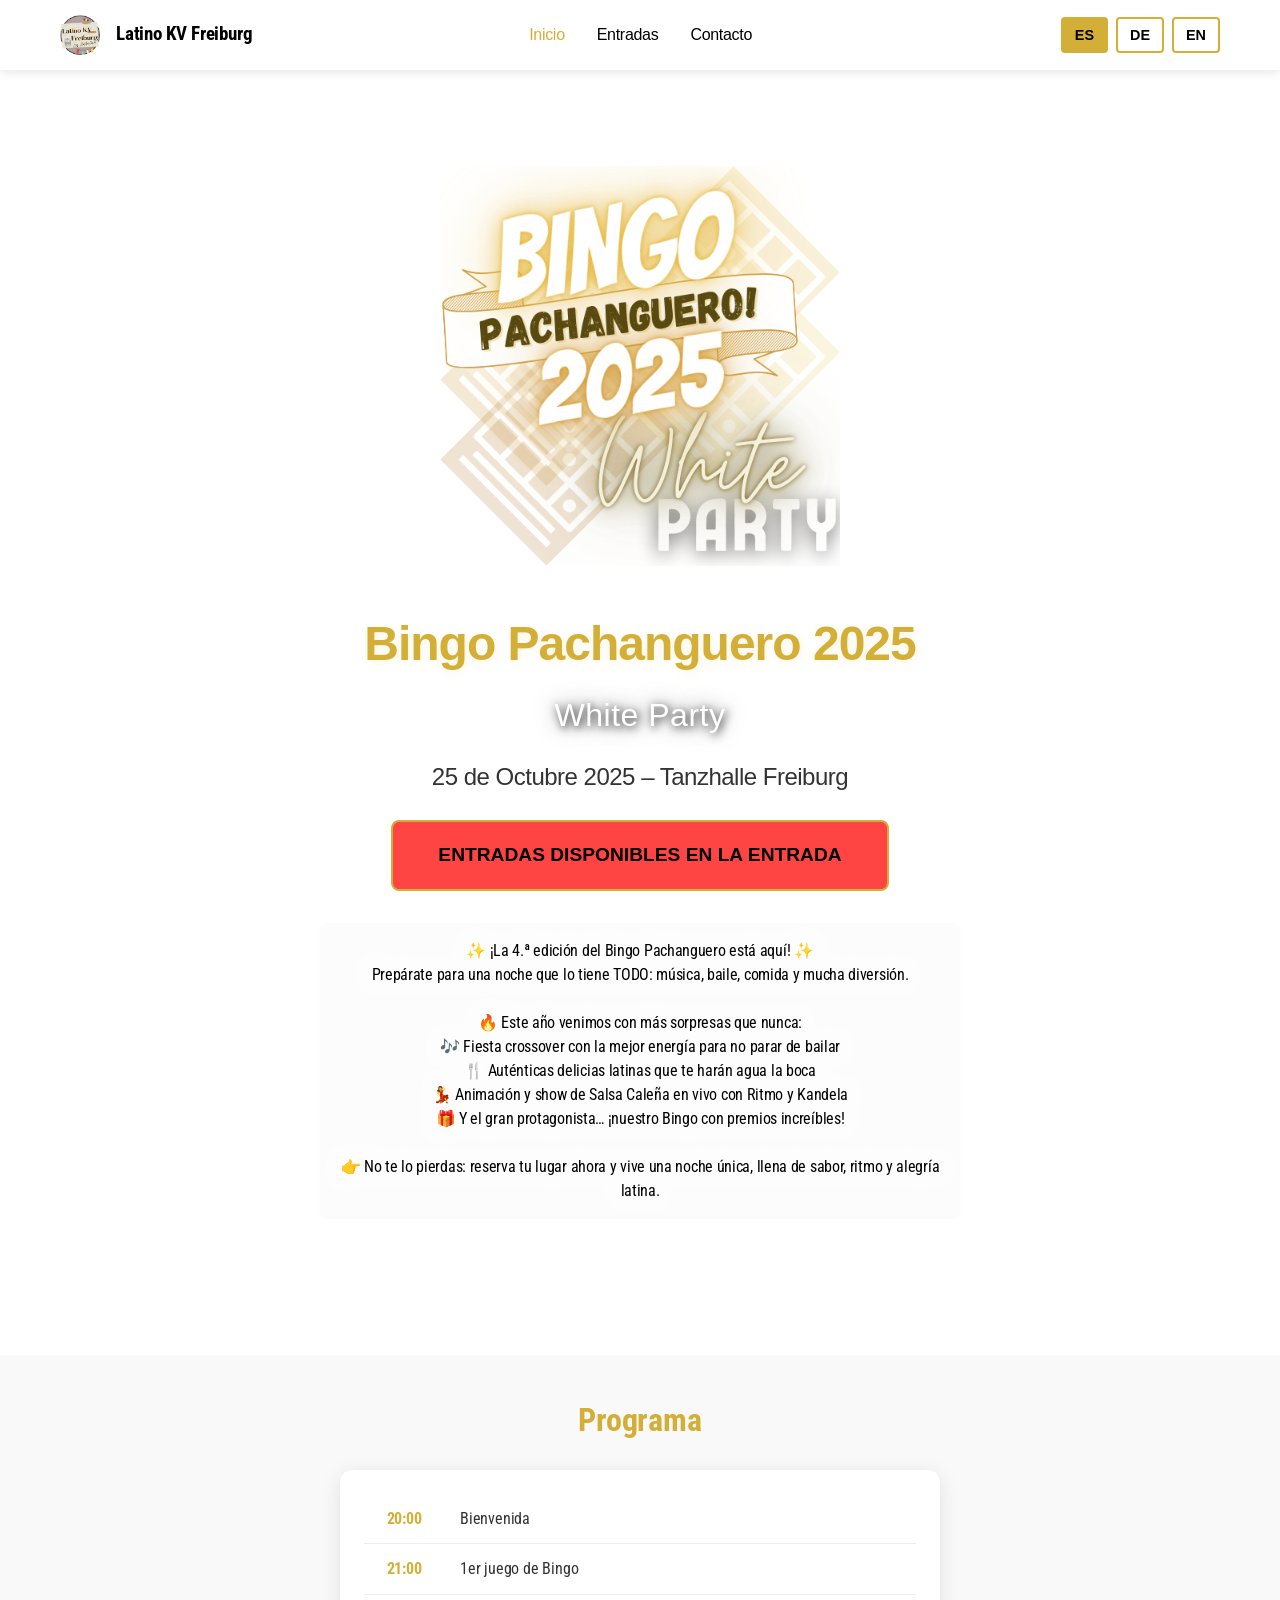
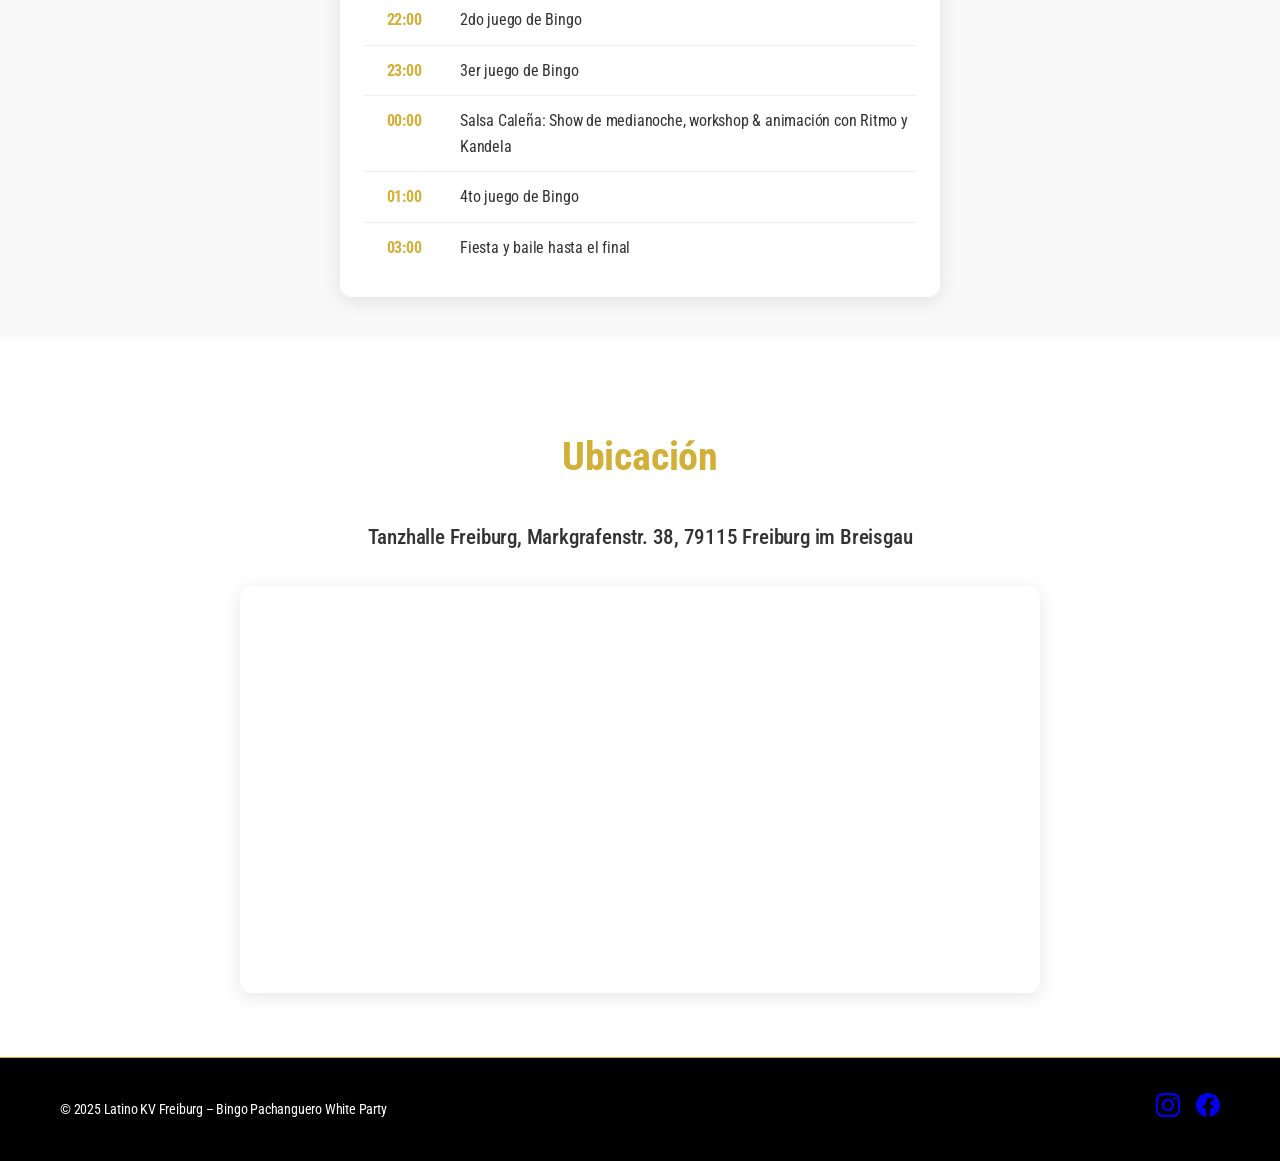
==== commit 772ee896: "Removed buy ticket information for the day of the event." ====
--- a/index.html
+++ b/index.html
@@ -51,7 +51,7 @@
                 <h1 class="hero-title" data-lang="title">Bingo Pachanguero 2025</h1>
                 <h2 class="hero-subtitle-white" data-lang="white-party">White Party</h2>
                 <h3 class="hero-subtitle" data-lang="subtitle">25 Octubre 2025 – Tanzhalle Freiburg</h3>
-                <a href="tickets.html" class="cta-button" data-lang="cta-button">Compra tu ticket</a>
+                <div class="cta-button" style="background-color: #ff4444;" data-lang="tickets-at-entrance">Entradas disponibles en la entrada</div>
                 
                 <div class="hero-description-container">
                     <p class="hero-description" data-lang="description">✨ ¡La 4.ª edición del Bingo Pachanguero está aquí! ✨<br>Prepárate para una noche que lo tiene TODO: música, baile, comida y mucha diversión.<br><br>🔥 Este año venimos con más sorpresas que nunca:<br>🎶 Fiesta crossover con la mejor energía para no parar de bailar<br>🍴 Auténticas delicias latinas que te harán agua la boca<br>💃 Animación y show de Salsa Caleña en vivo con Ritmo y Kandela<br>🎁 Y el gran protagonista… ¡nuestro Bingo con premios increíbles!<br><br>👉 No te lo pierdas: reserva tu lugar ahora y vive una noche única, llena de sabor, ritmo y alegría latina.</p>
@@ -109,5 +109,6 @@
     </footer>
 
     <script src="js/script.js"></script>
+    <script src="js/translations_update.js"></script>
 </body>
 </html>
--- a/css/style.css
+++ b/css/style.css
@@ -1172,3 +1172,75 @@
 .instagram-btn:hover .btn-icon {
     background: rgba(0, 0, 0, 0.1);
 }
+
+/* Legal sections styles */
+.legal-info {
+    padding: 2rem 0;
+    background-color: #f8f9fa;
+}
+
+.legal-info .container {
+    max-width: 800px;
+    margin: 0 auto;
+    padding: 0 1rem;
+    display: flex;
+    flex-wrap: wrap;
+    gap: 1rem;
+}
+
+.legal-section {
+    flex: 1;
+    min-width: 280px;
+    margin: 0;
+    padding: 1rem;
+    background-color: #fff;
+    border-radius: 6px;
+    box-shadow: 0 1px 2px rgba(0, 0, 0, 0.05);
+}
+
+.legal-section h2 {
+    color: #333;
+    margin-bottom: 0.75rem;
+    padding-bottom: 0.25rem;
+    border-bottom: 1px solid #e9ecef;
+    font-size: 0.9rem;
+    font-weight: 600;
+}
+
+.legal-section h3 {
+    color: #555;
+    margin: 0.75rem 0 0.5rem;
+    font-size: 0.8rem;
+    font-weight: 600;
+}
+
+.legal-section p {
+    margin-bottom: 0.5rem;
+    line-height: 1.3;
+    color: #666;
+    font-size: 0.75rem;
+}
+
+.legal-section a {
+    color: #007bff;
+    text-decoration: none;
+    transition: color 0.2s;
+    font-size: 0.75rem;
+}
+
+.legal-section a:hover {
+    color: #0056b3;
+    text-decoration: underline;
+}
+
+.legal-content {
+    padding: 0.25rem 0;
+    font-size: 0.75rem;
+}
+
+@media (max-width: 768px) {
+    .legal-section {
+        padding: 1.5rem;
+        margin-bottom: 2rem;
+    }
+}
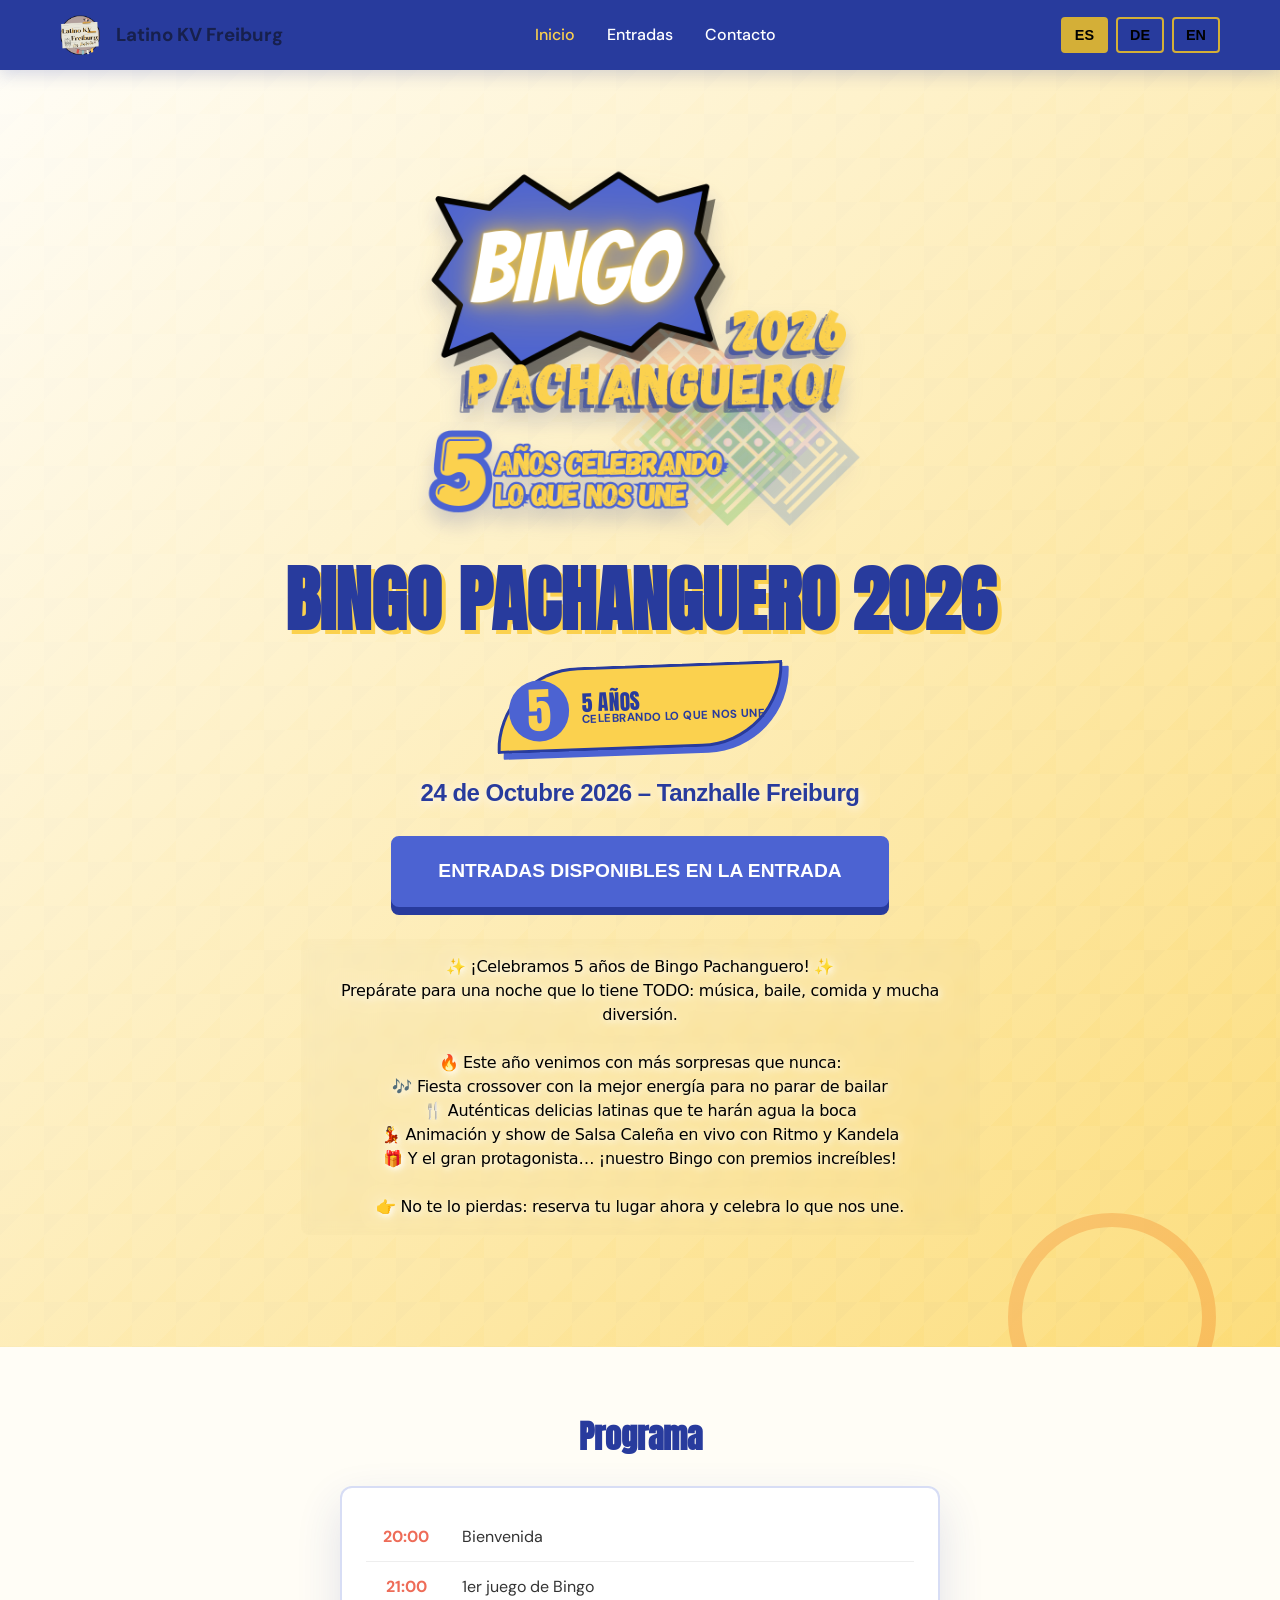
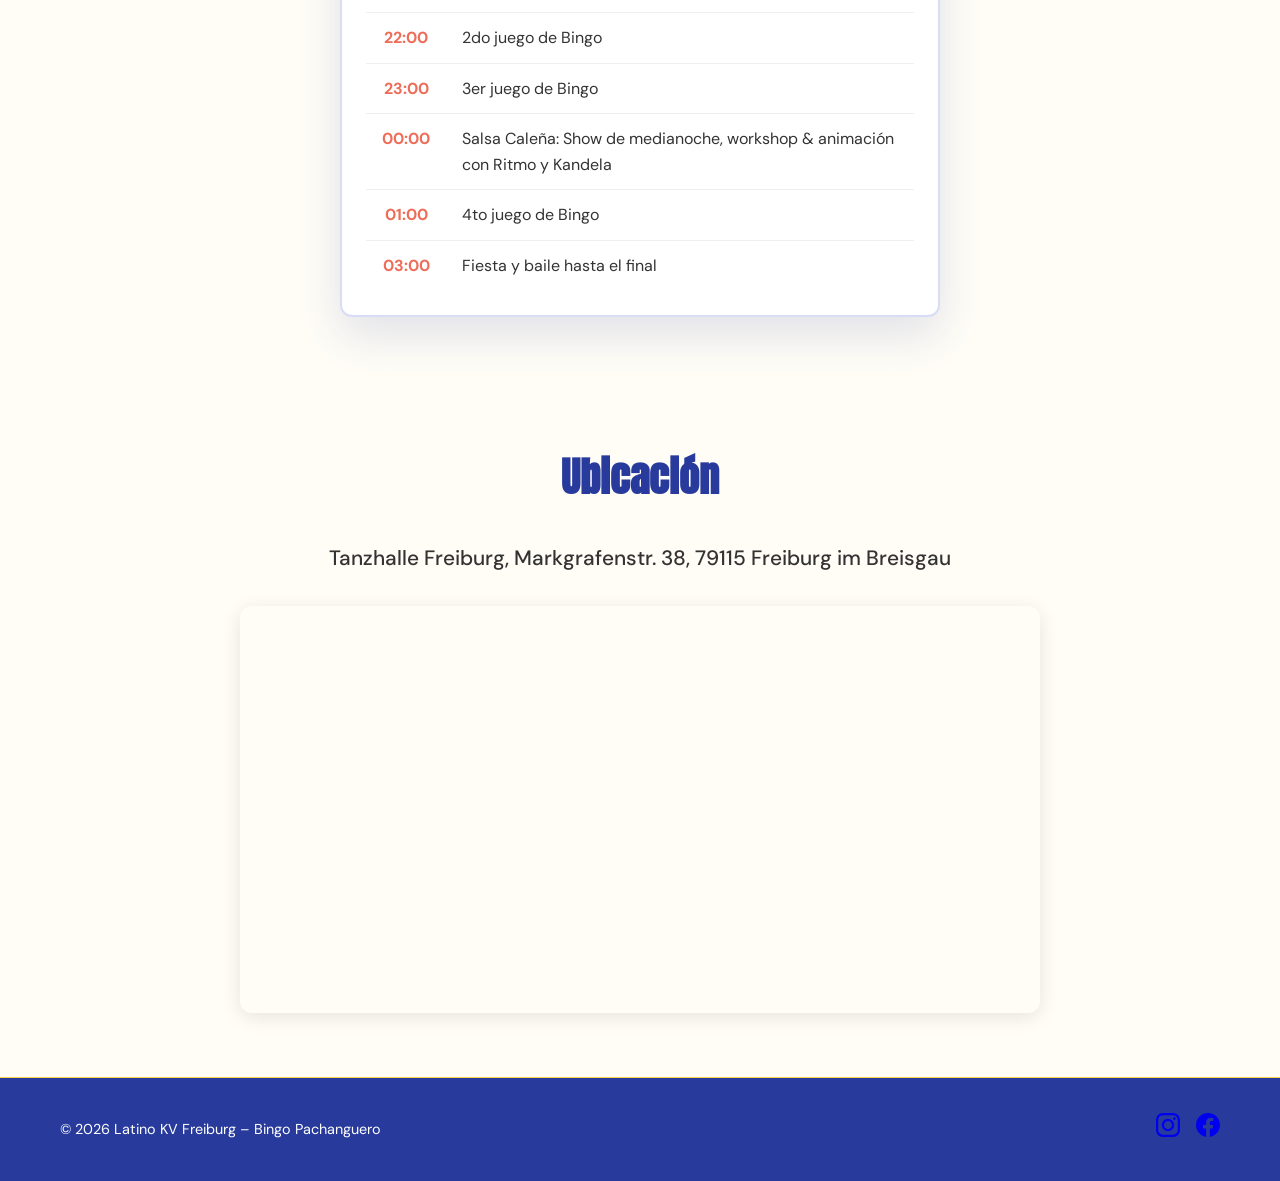
==== commit 298f5553: "First version with 2026 style" ====
--- a/index.html
+++ b/index.html
@@ -3,7 +3,7 @@
 <head>
     <meta charset="UTF-8">
     <meta name="viewport" content="width=device-width, initial-scale=1.0">
-    <title data-lang="title">Bingo Pachanguero 2025</title>
+    <title data-lang="title">Bingo Pachanguero 2026</title>
     <link rel="stylesheet" href="css/style.css">
 </head>
 <body>
@@ -46,15 +46,15 @@
             </div>
             <div class="hero-content">
                 <div class="hero-logo">
-                    <img src="images/Bingo2025_Logo.png" alt="Bingo Pachanguero 2025" class="main-bingo-logo">
+                    <img src="images/Bingo2026_Logo.png" alt="Bingo Pachanguero 2026" class="main-bingo-logo">
                 </div>
-                <h1 class="hero-title" data-lang="title">Bingo Pachanguero 2025</h1>
-                <h2 class="hero-subtitle-white" data-lang="white-party">White Party</h2>
-                <h3 class="hero-subtitle" data-lang="subtitle">25 Octubre 2025 – Tanzhalle Freiburg</h3>
-                <div class="cta-button" style="background-color: #ff4444;" data-lang="tickets-at-entrance">Entradas disponibles en la entrada</div>
+                <h1 class="hero-title" data-lang="title">Bingo Pachanguero 2026</h1>
+                <p class="anniversary-mark"><span class="anniversary-number">5</span><span class="anniversary-copy"><strong data-lang="anniversary-title">5 AÑOS</strong><span data-lang="anniversary-subtitle">CELEBRANDO LO QUE NOS UNE</span></span></p>
+                <h3 class="hero-subtitle" data-lang="subtitle">24 Octubre 2026 – Tanzhalle Freiburg</h3>
+                <div class="cta-button" data-lang="tickets-at-entrance">Entradas disponibles en la entrada</div>
                 
                 <div class="hero-description-container">
-                    <p class="hero-description" data-lang="description">✨ ¡La 4.ª edición del Bingo Pachanguero está aquí! ✨<br>Prepárate para una noche que lo tiene TODO: música, baile, comida y mucha diversión.<br><br>🔥 Este año venimos con más sorpresas que nunca:<br>🎶 Fiesta crossover con la mejor energía para no parar de bailar<br>🍴 Auténticas delicias latinas que te harán agua la boca<br>💃 Animación y show de Salsa Caleña en vivo con Ritmo y Kandela<br>🎁 Y el gran protagonista… ¡nuestro Bingo con premios increíbles!<br><br>👉 No te lo pierdas: reserva tu lugar ahora y vive una noche única, llena de sabor, ritmo y alegría latina.</p>
+                    <p class="hero-description" data-lang="description">✨ ¡Celebramos 5 años de Bingo Pachanguero! ✨<br>Prepárate para una noche que lo tiene TODO: música, baile, comida y mucha diversión.</p>
                 </div>
             </div>
         </section>
@@ -91,7 +91,7 @@
     <footer>
         <div class="container">
             <div class="footer-content">
-                <p data-lang="footer">&copy; 2025 Latino KV Freiburg – Bingo Pachanguero White Party</p>
+                <p data-lang="footer">&copy; 2026 Latino KV Freiburg – Bingo Pachanguero</p>
                 <div class="social-icons">
                     <a href="https://instagram.com/latinokv_freiburg" target="_blank" class="social-link">
                         <svg width="24" height="24" viewBox="0 0 24 24" fill="currentColor">
--- a/css/style.css
+++ b/css/style.css
@@ -1,5 +1,16 @@
 /* Modern web fonts for cross-platform consistency */
-@import url('https://fonts.googleapis.com/css2?family=Inter:wght@300;400;500;600;700&family=Roboto+Condensed:wght@300;400;500;600;700&display=swap');
+@import url('https://fonts.googleapis.com/css2?family=Anton&family=DM+Sans:wght@400;500;600;700&display=swap');
+
+:root {
+    --bingo-blue: #4c63d2;
+    --bingo-blue-dark: #283b9d;
+    --bingo-yellow: #fbd14e;
+    --bingo-ink: #17204d;
+    --bingo-paper: #fffdf6;
+    --bingo-coral: #ee6c58;
+    --bingo-green: #4eb58a;
+    --bingo-shadow: 0 18px 45px rgba(40, 59, 157, 0.14);
+}
 
 /* Reset and base styles */
 * {
@@ -9,12 +20,12 @@
 }
 
 body {
-    font-family: 'Roboto Condensed', 'Inter', system-ui, -apple-system, BlinkMacSystemFont, 'Segoe UI', 'Helvetica Neue', 'Arial Narrow', Arial, sans-serif;
+    font-family: 'DM Sans', system-ui, sans-serif;
     font-weight: 400;
-    letter-spacing: -0.2px;
+    letter-spacing: 0;
     line-height: 1.6;
-    color: #000;
-    background-color: #fff;
+    color: var(--bingo-ink);
+    background-color: var(--bingo-paper);
 }
 
 .container {
@@ -25,8 +36,8 @@
 
 /* Navigation */
 header {
-    background-color: #fff;
-    box-shadow: 0 2px 10px rgba(0,0,0,0.1);
+    background-color: var(--bingo-blue);
+    box-shadow: 0 4px 16px rgba(40, 59, 157, 0.2);
     position: sticky;
     top: 0;
     z-index: 1000;
@@ -56,17 +67,17 @@
 
 .nav-link {
     text-decoration: none;
-    color: #000;
+    color: #fff;
     font-weight: 500;
     transition: color 0.3s ease;
-    font-family: 'Arial Narrow', 'Arial Black', 'Helvetica Neue', Arial, sans-serif;
+    font-family: 'DM Sans', system-ui, sans-serif;
     font-stretch: condensed;
-    letter-spacing: -0.3px;
+    letter-spacing: 0;
 }
 
 .nav-link:hover,
 .nav-link.active {
-    color: #D4AF37;
+    color: var(--bingo-yellow);
 }
 
 /* Language Switcher */
@@ -78,8 +89,8 @@
 
 .lang-btn {
     background: transparent;
-    border: 2px solid #D4AF37;
-    color: #000;
+    border: 2px solid var(--bingo-yellow);
+    color: #fff;
     padding: 8px 12px;
     border-radius: 4px;
     cursor: pointer;
@@ -90,8 +101,8 @@
 
 .lang-btn:hover,
 .lang-btn.active {
-    background: #D4AF37;
-    color: #000;
+    background: var(--bingo-yellow);
+    color: var(--bingo-ink);
 }
 
 .hamburger {
@@ -103,18 +114,18 @@
 .bar {
     width: 25px;
     height: 3px;
-    background-color: #333;
+    background-color: #fff;
     margin: 3px 0;
     transition: 0.3s;
 }
 
 /* Hero Section */
 .hero {
-    background: #fff;
-    color: #000;
+    background: var(--bingo-paper);
+    color: var(--bingo-ink);
     padding: 6rem 0;
     text-align: center;
-    min-height: 80vh;
+    min-height: 82vh;
     display: flex;
     align-items: center;
     position: relative;
@@ -152,7 +163,7 @@
     left: 0;
     width: 100%;
     height: 100%;
-    background: rgba(255, 255, 255, 0.7); /* Consistent white overlay for better readability */
+    background: linear-gradient(135deg, rgba(255, 253, 246, 0.9), rgba(251, 209, 78, 0.72));
     z-index: 2;
 }
 
@@ -179,21 +190,22 @@
     font-size: 3.5rem;
     margin-bottom: 1.5rem;
     font-weight: bold;
-    color: #000000;
-    font-family: 'Arial Narrow', 'Arial Black', 'Helvetica Neue', Arial, sans-serif;
+    color: var(--bingo-blue-dark);
+    font-family: 'Anton', Impact, sans-serif;
     font-stretch: condensed;
-    letter-spacing: -1px;
-    text-shadow: 2px 2px 8px rgba(238, 210, 115, 0.2), 0 0 20px rgba(255, 255, 255, 0.5);
+    letter-spacing: 0;
+    text-transform: uppercase;
+    text-shadow: 3px 3px 0 var(--bingo-yellow);
 }
 
 .hero-subtitle {
     font-size: 1.8rem;
     margin-bottom: 2rem;
-    color: #D4AF37;
+    color: var(--bingo-blue-dark);
     font-weight: 600;
-    font-family: 'Arial Narrow', 'Arial Black', 'Helvetica Neue', Arial, sans-serif;
+    font-family: 'DM Sans', system-ui, sans-serif;
     font-stretch: condensed;
-    letter-spacing: -0.5px;
+    letter-spacing: 0;
     text-shadow: 2px 2px 8px rgba(255, 255, 255, 0.8), 0 0 20px rgba(255, 255, 255, 0.5);
 }
 
@@ -666,7 +678,7 @@
 .ticket-options { display: grid; grid-template-columns: repeat(auto-fit, minmax(400px, 1fr)); gap: 2rem; margin: 2rem 0; } .purchase-form { border-top: 1px solid #eee; padding-top: 1.5rem; } .form-group { margin-bottom: 1rem; } .form-group label { display: block; margin-bottom: 0.5rem; font-weight: bold; color: #333; } .form-group select { width: 100%; padding: 0.5rem; border: 2px solid #ddd; border-radius: 4px; font-size: 1rem; background: #fff; } .form-group select:focus { outline: none; border-color: #D4AF37; } .price-breakdown { background: #f9f9f9; padding: 1rem; border-radius: 8px; margin: 1rem 0; } .price-line { display: flex; justify-content: space-between; margin-bottom: 0.5rem; color: #666; } .price-line.total { font-weight: bold; font-size: 1.1rem; color: #000; border-top: 1px solid #ddd; padding-top: 0.5rem; margin-top: 0.5rem; } #paypal-button-container { position: fixed; top: 50%; left: 50%; transform: translate(-50%, -50%); background: #fff; padding: 2rem; border-radius: 12px; box-shadow: 0 10px 30px rgba(0, 0, 0, 0.3); z-index: 1000; max-width: 400px; width: 90%; } #paypal-button-container::before { content: ''; position: fixed; top: 0; left: 0; width: 100%; height: 100%; background: rgba(0, 0, 0, 0.5); z-index: -1; }
 
 /* Logo styles */
-.nav-logo { display: flex; align-items: center; gap: 1rem; } .logo-latinokv, .logo-bingo2025 { height: 40px; width: auto; } .nav-logo h2 { margin: 0; } @media (max-width: 768px) { .logo-latinokv, .logo-bingo2025 { height: 30px; } .nav-logo { gap: 0.5rem; } .nav-logo h2 { font-size: 1.2rem; } }
+.nav-logo { display: flex; align-items: center; gap: 1rem; } .logo-latinokv, .logo-bingo2026 { height: 40px; width: auto; } .nav-logo h2 { margin: 0; } @media (max-width: 768px) { .logo-latinokv, .logo-bingo2026 { height: 30px; } .nav-logo { gap: 0.5rem; } .nav-logo h2 { font-size: 1.2rem; } }
 
 /* Hero section with Bingo logo */
 .hero-logo { 
@@ -1244,3 +1256,212 @@
         margin-bottom: 2rem;
     }
 }
+
+/* 2026 anniversary brand layer */
+body {
+    background: var(--bingo-paper);
+}
+
+header,
+footer {
+    background: var(--bingo-blue-dark);
+    border-color: var(--bingo-yellow);
+}
+
+.hero {
+    background-color: var(--bingo-paper);
+    background-image:
+        linear-gradient(135deg, rgba(76, 99, 210, 0.08) 25%, transparent 25%),
+        linear-gradient(315deg, rgba(251, 209, 78, 0.16) 25%, transparent 25%);
+    background-size: 44px 44px;
+}
+
+.hero::after {
+    content: '';
+    position: absolute;
+    width: 180px;
+    height: 180px;
+    right: 5%;
+    bottom: -74px;
+    border: 14px solid var(--bingo-coral);
+    border-radius: 50%;
+    opacity: 0.8;
+}
+
+.hero-content {
+    max-width: 900px;
+}
+
+.hero-logo {
+    margin-bottom: 1rem;
+}
+
+.main-bingo-logo {
+    display: block;
+    max-width: min(440px, 78vw);
+    max-height: 360px;
+    margin: 0 auto;
+    filter: drop-shadow(0 12px 10px rgba(40, 59, 157, 0.2));
+}
+
+.hero-title {
+    color: var(--bingo-blue-dark);
+    font-family: 'Anton', Impact, sans-serif;
+    font-size: clamp(2.25rem, 6vw, 4.5rem);
+    letter-spacing: 0;
+    text-shadow: 4px 4px 0 var(--bingo-yellow);
+}
+
+.anniversary-mark {
+    display: inline-flex;
+    align-items: center;
+    gap: 0.75rem;
+    margin: 0 auto 1.5rem;
+    padding: 0.55rem 1rem 0.55rem 0.6rem;
+    color: var(--bingo-blue-dark);
+    background: var(--bingo-yellow);
+    border: 3px solid var(--bingo-blue-dark);
+    border-radius: 999px 10px 999px 10px;
+    box-shadow: 6px 6px 0 var(--bingo-blue);
+    transform: rotate(-2deg);
+}
+
+.anniversary-number {
+    display: grid;
+    place-items: center;
+    width: 3.8rem;
+    height: 3.8rem;
+    color: var(--bingo-yellow);
+    background: var(--bingo-blue);
+    border-radius: 50%;
+    font-family: 'Anton', Impact, sans-serif;
+    font-size: 3rem;
+    line-height: 1;
+}
+
+.anniversary-copy {
+    display: grid;
+    text-align: left;
+    line-height: 1.05;
+    text-transform: uppercase;
+}
+
+.anniversary-copy strong {
+    font-family: 'Anton', Impact, sans-serif;
+    font-size: 1.35rem;
+    font-weight: 400;
+}
+
+.anniversary-copy span {
+    font-size: 0.72rem;
+    font-weight: 700;
+    letter-spacing: 0.04em;
+}
+
+.hero-subtitle {
+    color: var(--bingo-blue-dark);
+    font-weight: 700;
+}
+
+.cta-button,
+.ticket-button {
+    background: var(--bingo-blue);
+    border-color: var(--bingo-blue);
+    color: #fff;
+    box-shadow: 0 8px 0 var(--bingo-blue-dark);
+}
+
+.cta-button:hover,
+.ticket-button:hover {
+    background: var(--bingo-blue-dark);
+    color: var(--bingo-yellow);
+}
+
+.program-section,
+.tickets,
+.contact,
+.location-section {
+    background: var(--bingo-paper);
+}
+
+.program-section h2,
+.location-section h2,
+.page-header h1 {
+    color: var(--bingo-blue-dark);
+    font-family: 'Anton', Impact, sans-serif;
+    letter-spacing: 0;
+}
+
+.program-content,
+.tickets-closed-message,
+.contact-btn,
+.info-card,
+.legal-section {
+    border: 2px solid rgba(76, 99, 210, 0.22);
+    box-shadow: var(--bingo-shadow);
+}
+
+.program-table td:first-child,
+.ticket-features li::before,
+.important-note a {
+    color: var(--bingo-coral);
+}
+
+.page-header {
+    background: var(--bingo-yellow);
+    border-bottom-color: var(--bingo-blue);
+}
+
+.contact-btn:hover {
+    background: var(--bingo-blue);
+    color: #fff;
+    box-shadow: 0 10px 30px rgba(76, 99, 210, 0.3);
+}
+
+.legal-info {
+    background: #eef1ff;
+}
+
+@media (max-width: 768px) {
+    .nav-menu {
+        background: var(--bingo-blue-dark);
+    }
+
+    .nav-link {
+        color: #fff;
+    }
+
+    .anniversary-mark {
+        max-width: calc(100vw - 40px);
+    }
+
+    .anniversary-copy strong {
+        font-size: 1.15rem;
+    }
+}
+
+@media (max-width: 480px) {
+    .main-bingo-logo {
+        max-width: min(300px, 82vw);
+        max-height: 260px;
+    }
+
+    .anniversary-mark {
+        gap: 0.5rem;
+        padding-right: 0.7rem;
+    }
+
+    .anniversary-number {
+        width: 3.1rem;
+        height: 3.1rem;
+        font-size: 2.4rem;
+    }
+
+    .anniversary-copy strong {
+        font-size: 1rem;
+    }
+
+    .anniversary-copy span {
+        font-size: 0.58rem;
+    }
+}
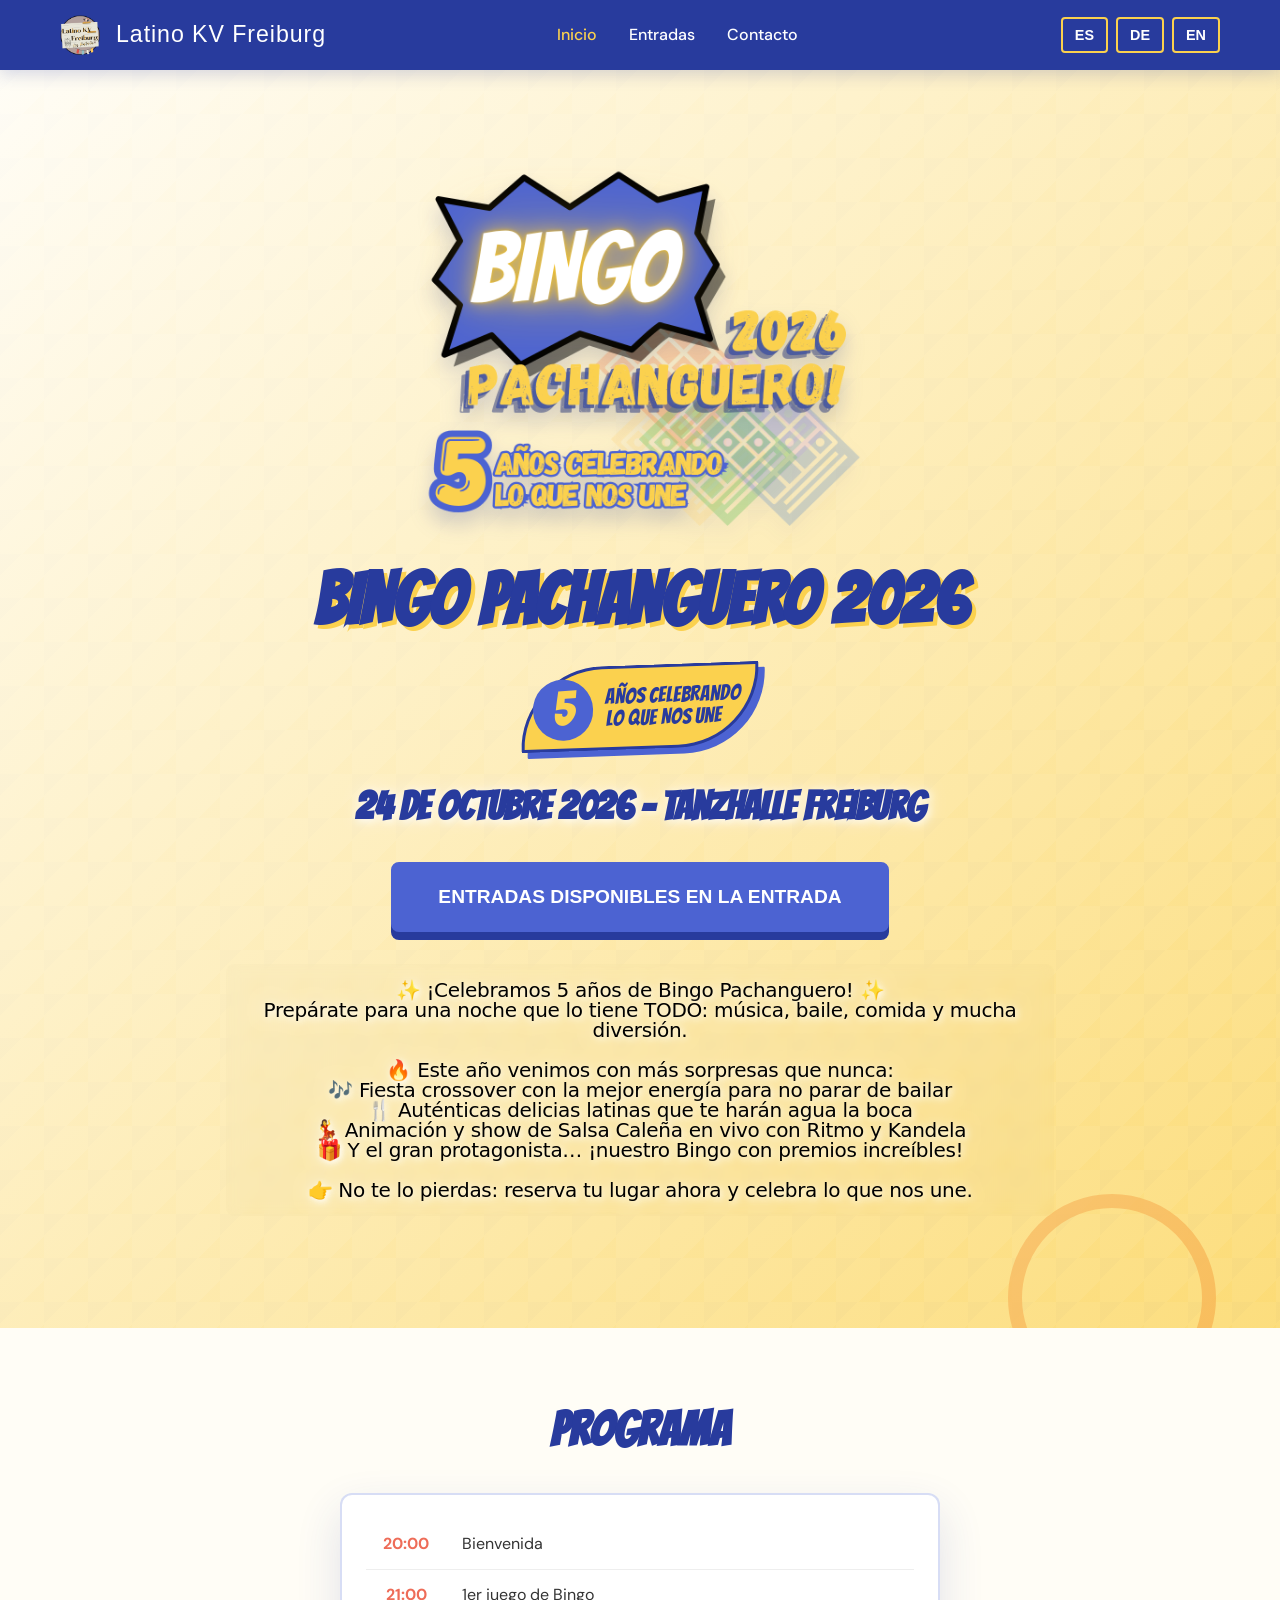
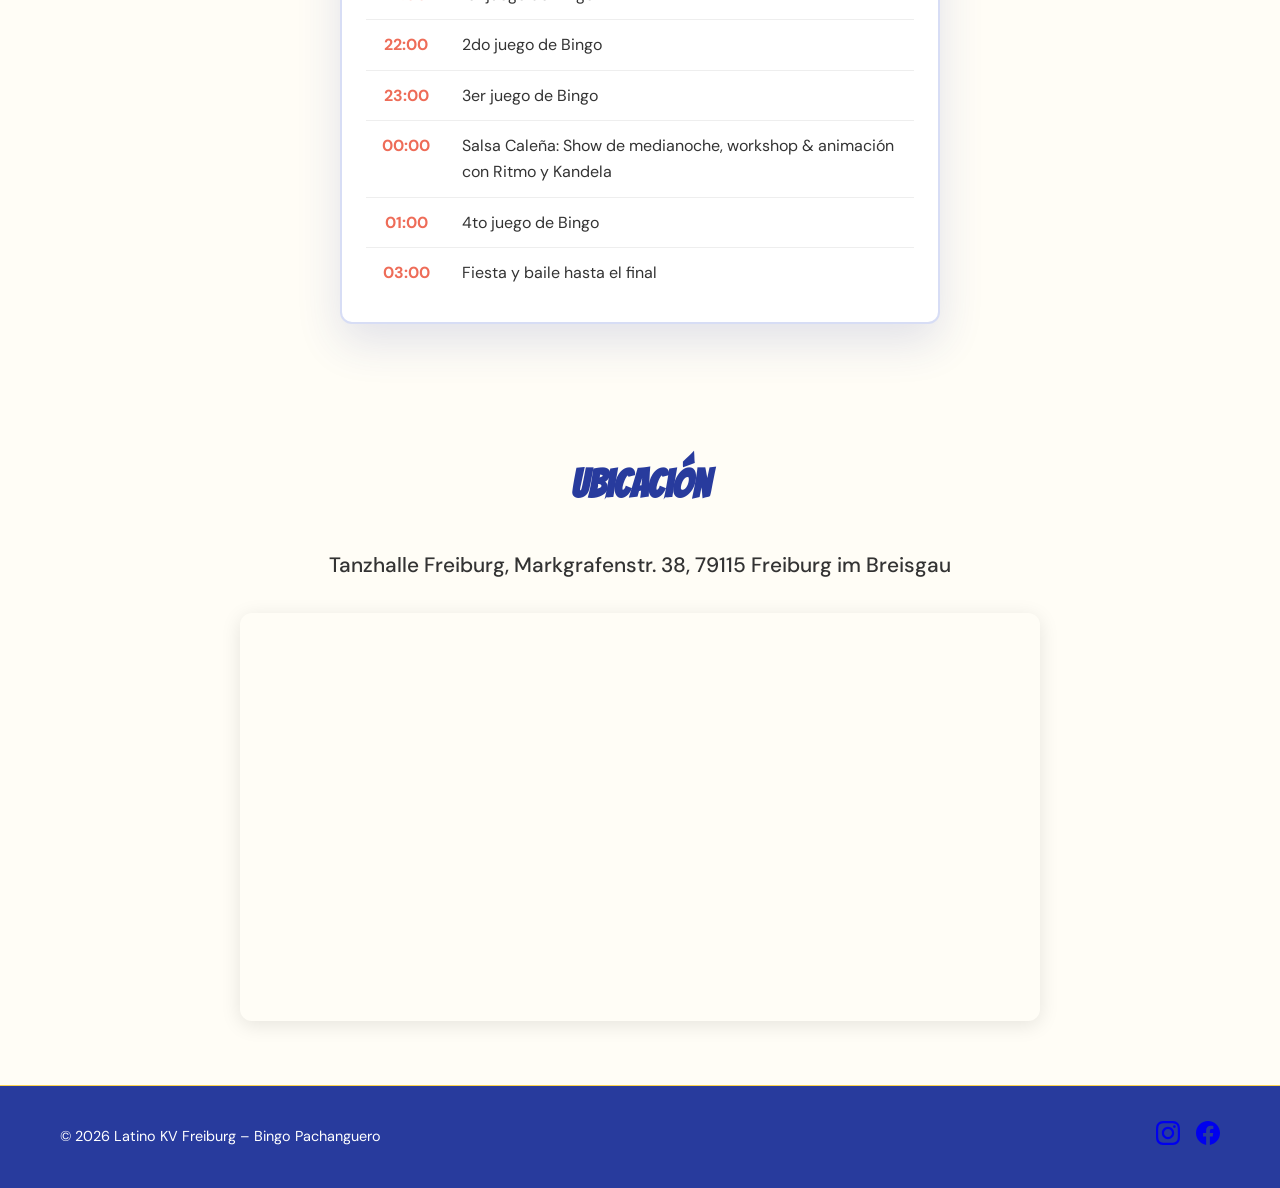
==== commit d8190856: "Updated style and fonts" ====
--- a/index.html
+++ b/index.html
@@ -49,7 +49,7 @@
                     <img src="images/Bingo2026_Logo.png" alt="Bingo Pachanguero 2026" class="main-bingo-logo">
                 </div>
                 <h1 class="hero-title" data-lang="title">Bingo Pachanguero 2026</h1>
-                <p class="anniversary-mark"><span class="anniversary-number">5</span><span class="anniversary-copy"><strong data-lang="anniversary-title">5 AÑOS</strong><span data-lang="anniversary-subtitle">CELEBRANDO LO QUE NOS UNE</span></span></p>
+                <p class="anniversary-mark"><span class="anniversary-number">5</span><span class="anniversary-copy"><strong data-lang="anniversary-title">5 AÑOS</strong><strong data-lang="anniversary-subtitle">CELEBRANDO LO QUE NOS UNE</strong></span></p>
                 <h3 class="hero-subtitle" data-lang="subtitle">24 Octubre 2026 – Tanzhalle Freiburg</h3>
                 <div class="cta-button" data-lang="tickets-at-entrance">Entradas disponibles en la entrada</div>
                 
--- a/css/style.css
+++ b/css/style.css
@@ -1,5 +1,5 @@
 /* Modern web fonts for cross-platform consistency */
-@import url('https://fonts.googleapis.com/css2?family=Anton&family=DM+Sans:wght@400;500;600;700&display=swap');
+@import url('https://fonts.googleapis.com/css2?family=Bangers&family=DM+Sans:wght@400;500;600;700&display=swap');
 
 :root {
     --bingo-blue: #4c63d2;
@@ -101,6 +101,11 @@
 
 .lang-btn:hover,
 .lang-btn.active {
+    background: var(--bingo-blue-dark);
+    color: #fff;
+}
+
+.lang-btn:hover {
     background: var(--bingo-yellow);
     color: var(--bingo-ink);
 }
@@ -191,7 +196,7 @@
     margin-bottom: 1.5rem;
     font-weight: bold;
     color: var(--bingo-blue-dark);
-    font-family: 'Anton', Impact, sans-serif;
+    font-family: 'Bangers', Impact, sans-serif;
     font-stretch: condensed;
     letter-spacing: 0;
     text-transform: uppercase;
@@ -680,6 +685,14 @@
 /* Logo styles */
 .nav-logo { display: flex; align-items: center; gap: 1rem; } .logo-latinokv, .logo-bingo2026 { height: 40px; width: auto; } .nav-logo h2 { margin: 0; } @media (max-width: 768px) { .logo-latinokv, .logo-bingo2026 { height: 30px; } .nav-logo { gap: 0.5rem; } .nav-logo h2 { font-size: 1.2rem; } }
 
+.nav-logo h3 {
+    color: #fff;
+    font-family: 'Gagalin', Impact, sans-serif;
+    font-size: 1.45rem;
+    font-weight: 400;
+    letter-spacing: 0.04em;
+}
+
 /* Hero section with Bingo logo */
 .hero-logo { 
     text-align: center; 
@@ -715,7 +728,7 @@
 } 
 
 .hero-subtitle { 
-    font-size: 1.5rem; 
+    font-size: 2.5rem; 
     font-weight: normal; 
     color: #333; 
     text-align: center; 
@@ -732,8 +745,8 @@
 }
 
 .hero-description {
-    font-size: 1rem;
-    line-height: 1.5;
+    font-size: 1.25rem;
+    line-height: 1;
     color: #000;
     max-width: calc(100% - 2rem);
     margin: 1rem auto;
@@ -950,7 +963,7 @@
 .program-section h2 {
     text-align: center;
     color: #D4AF37;
-    font-size: 2rem;
+    font-size: 3rem;
     margin-bottom: 1.5rem;
 }
 
@@ -1306,7 +1319,7 @@
 
 .hero-title {
     color: var(--bingo-blue-dark);
-    font-family: 'Anton', Impact, sans-serif;
+    font-family: 'Bangers', Impact, sans-serif;
     font-size: clamp(2.25rem, 6vw, 4.5rem);
     letter-spacing: 0;
     text-shadow: 4px 4px 0 var(--bingo-yellow);
@@ -1334,7 +1347,7 @@
     color: var(--bingo-yellow);
     background: var(--bingo-blue);
     border-radius: 50%;
-    font-family: 'Anton', Impact, sans-serif;
+    font-family: 'Bangers', Impact, sans-serif;
     font-size: 3rem;
     line-height: 1;
 }
@@ -1347,19 +1360,20 @@
 }
 
 .anniversary-copy strong {
-    font-family: 'Anton', Impact, sans-serif;
+    font-family: 'Bangers', Impact, sans-serif;
     font-size: 1.35rem;
     font-weight: 400;
 }
 
 .anniversary-copy span {
-    font-size: 0.72rem;
+    font-size: 1.72rem;
     font-weight: 700;
     letter-spacing: 0.04em;
 }
 
 .hero-subtitle {
     color: var(--bingo-blue-dark);
+    font-family: 'Bangers', Impact, sans-serif;
     font-weight: 700;
 }
 
@@ -1388,7 +1402,7 @@
 .location-section h2,
 .page-header h1 {
     color: var(--bingo-blue-dark);
-    font-family: 'Anton', Impact, sans-serif;
+    font-family: 'Bangers', Impact, sans-serif;
     letter-spacing: 0;
 }
 
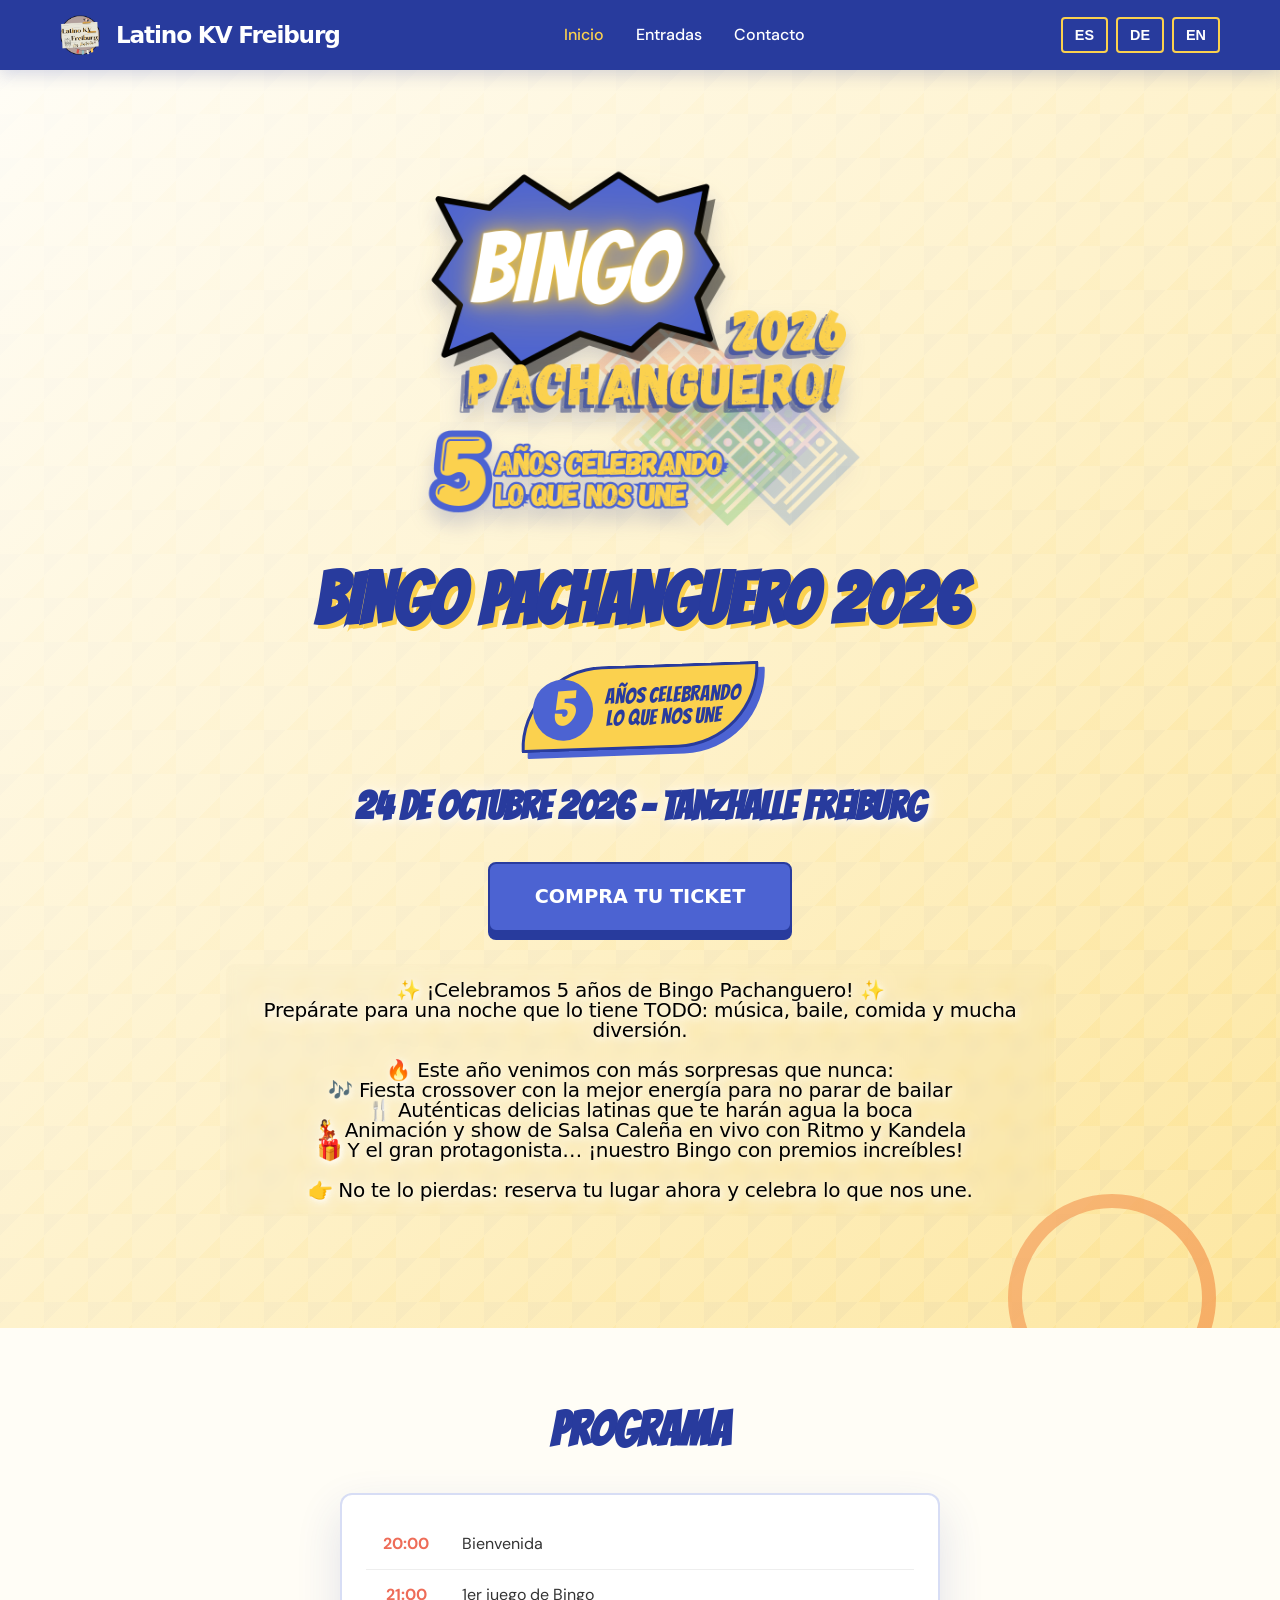
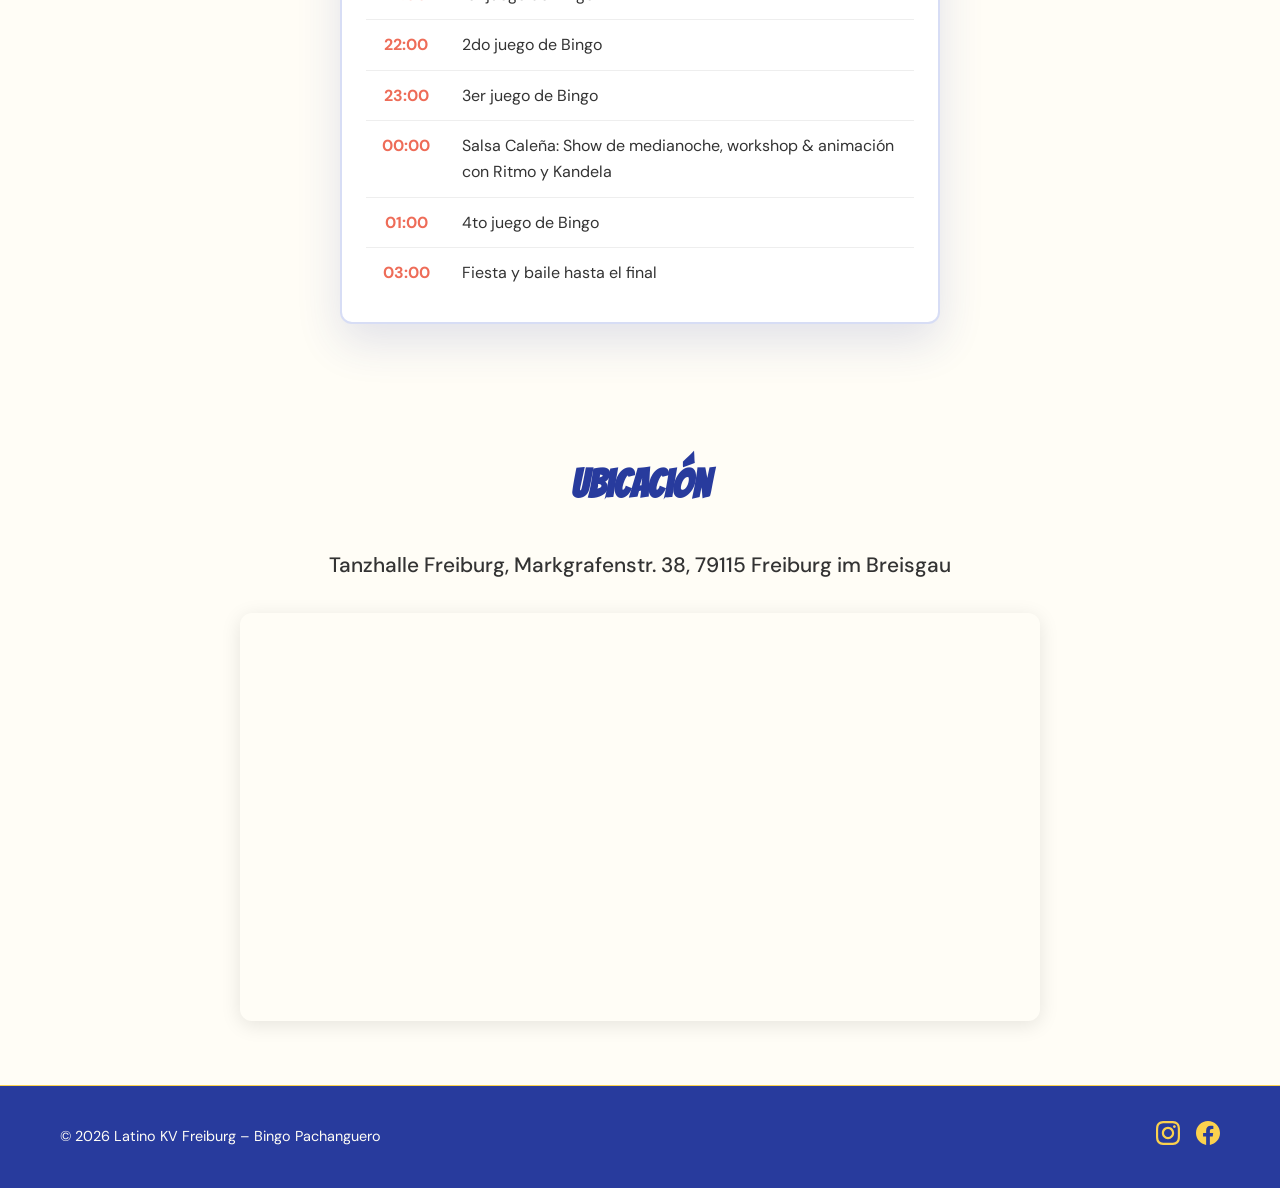
==== commit 71e4a4eb: "MInor optical adjustments" ====
--- a/index.html
+++ b/index.html
@@ -51,7 +51,7 @@
                 <h1 class="hero-title" data-lang="title">Bingo Pachanguero 2026</h1>
                 <p class="anniversary-mark"><span class="anniversary-number">5</span><span class="anniversary-copy"><strong data-lang="anniversary-title">5 AÑOS</strong><strong data-lang="anniversary-subtitle">CELEBRANDO LO QUE NOS UNE</strong></span></p>
                 <h3 class="hero-subtitle" data-lang="subtitle">24 Octubre 2026 – Tanzhalle Freiburg</h3>
-                <div class="cta-button" data-lang="tickets-at-entrance">Entradas disponibles en la entrada</div>
+                <a href="tickets.html" class="cta-button" data-lang="cta-button">Compra tu ticket</a>
                 
                 <div class="hero-description-container">
                     <p class="hero-description" data-lang="description">✨ ¡Celebramos 5 años de Bingo Pachanguero! ✨<br>Prepárate para una noche que lo tiene TODO: música, baile, comida y mucha diversión.</p>
@@ -109,6 +109,5 @@
     </footer>
 
     <script src="js/script.js"></script>
-    <script src="js/translations_update.js"></script>
 </body>
 </html>
--- a/css/style.css
+++ b/css/style.css
@@ -168,7 +168,7 @@
     left: 0;
     width: 100%;
     height: 100%;
-    background: linear-gradient(135deg, rgba(255, 253, 246, 0.9), rgba(251, 209, 78, 0.72));
+    background: linear-gradient(135deg, rgba(255, 253, 246, 0.9), rgba(251, 209, 78, 0.5));
     z-index: 2;
 }
 
@@ -242,7 +242,7 @@
     border: 2px solid #D4AF37;
     text-transform: uppercase;
     letter-spacing: 0px;
-    font-family: 'Arial Narrow', 'Arial Black', 'Helvetica Neue', Arial, sans-serif;
+    font-family: 'Inter', system-ui, sans-serif;
     font-stretch: condensed;
 }
 
@@ -307,13 +307,13 @@
 
 .ticket-header {
     background: #000;
-    color: white;
+    color: var(--bingo-paper);
     padding: 2rem;
     text-align: center;
 }
 
 .ticket-card.featured .ticket-header {
-    background: #D4AF37;
+    background: var(--bingo-yellow);
     color: #000;
 }
 
@@ -510,7 +510,7 @@
 /* Footer */
 footer {
     background-color: #000;
-    color: #fff;
+    color: var(--bingo-paper);
     text-align: center;
     padding: 2rem 0;
     border-top: 1px solid #D4AF37;
@@ -538,11 +538,13 @@
     display: inline-block;
     font-size: 1.5rem;
     text-decoration: none;
+    color: var(--bingo-yellow);
     transition: transform 0.3s ease;
 }
 
 .social-link:hover {
     transform: scale(1.2);
+    color: var(--bingo-paper);
 }
 
 /* Responsive Design */
@@ -687,10 +689,10 @@
 
 .nav-logo h3 {
     color: #fff;
-    font-family: 'Gagalin', Impact, sans-serif;
+    font-family: 'Inter', system-ui, sans-serif;
     font-size: 1.45rem;
-    font-weight: 400;
-    letter-spacing: 0.04em;
+    font-weight: 600;
+    letter-spacing: -0.05em;
 }
 
 /* Hero section with Bingo logo */
@@ -1380,7 +1382,7 @@
 .cta-button,
 .ticket-button {
     background: var(--bingo-blue);
-    border-color: var(--bingo-blue);
+    border-color: var(--bingo-blue-dark);
     color: #fff;
     box-shadow: 0 8px 0 var(--bingo-blue-dark);
 }
@@ -1389,6 +1391,7 @@
 .ticket-button:hover {
     background: var(--bingo-blue-dark);
     color: var(--bingo-yellow);
+    box-shadow: 0 8px 0 var(--bingo-ink);
 }
 
 .program-section,
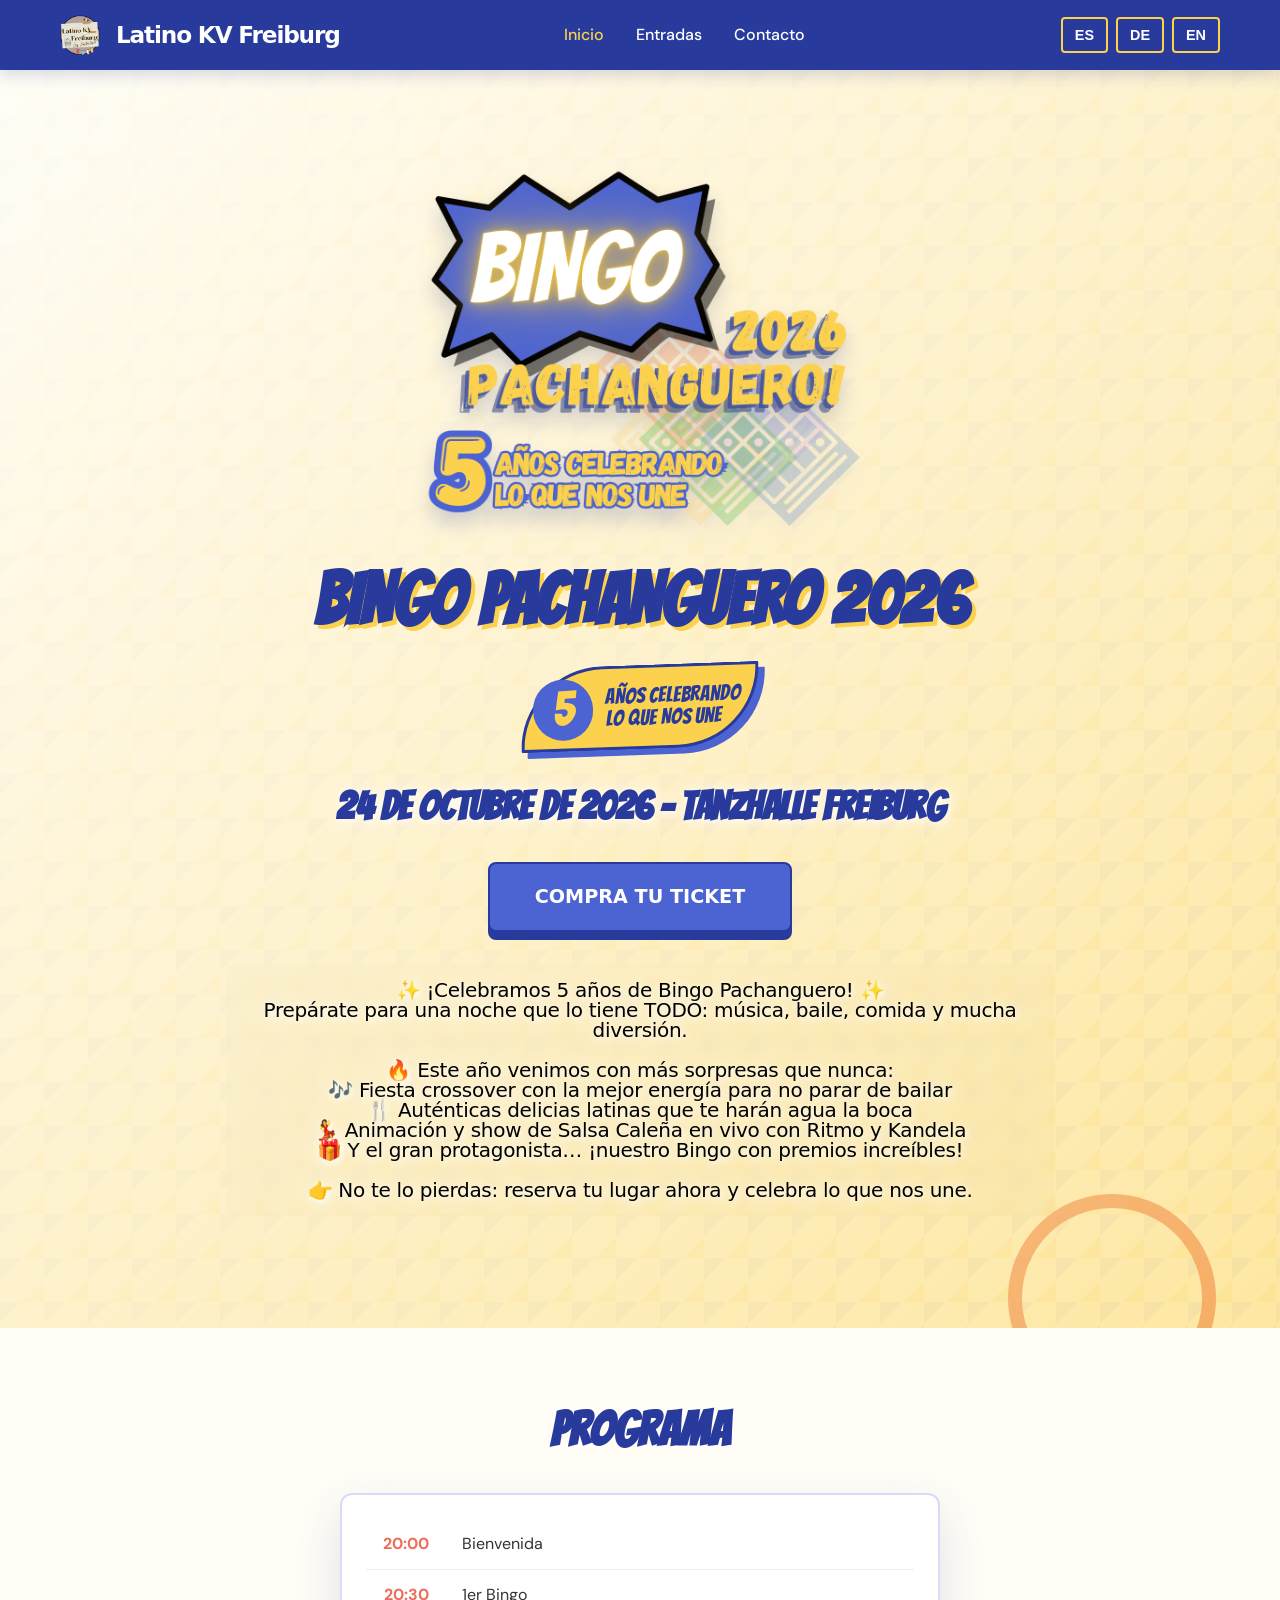
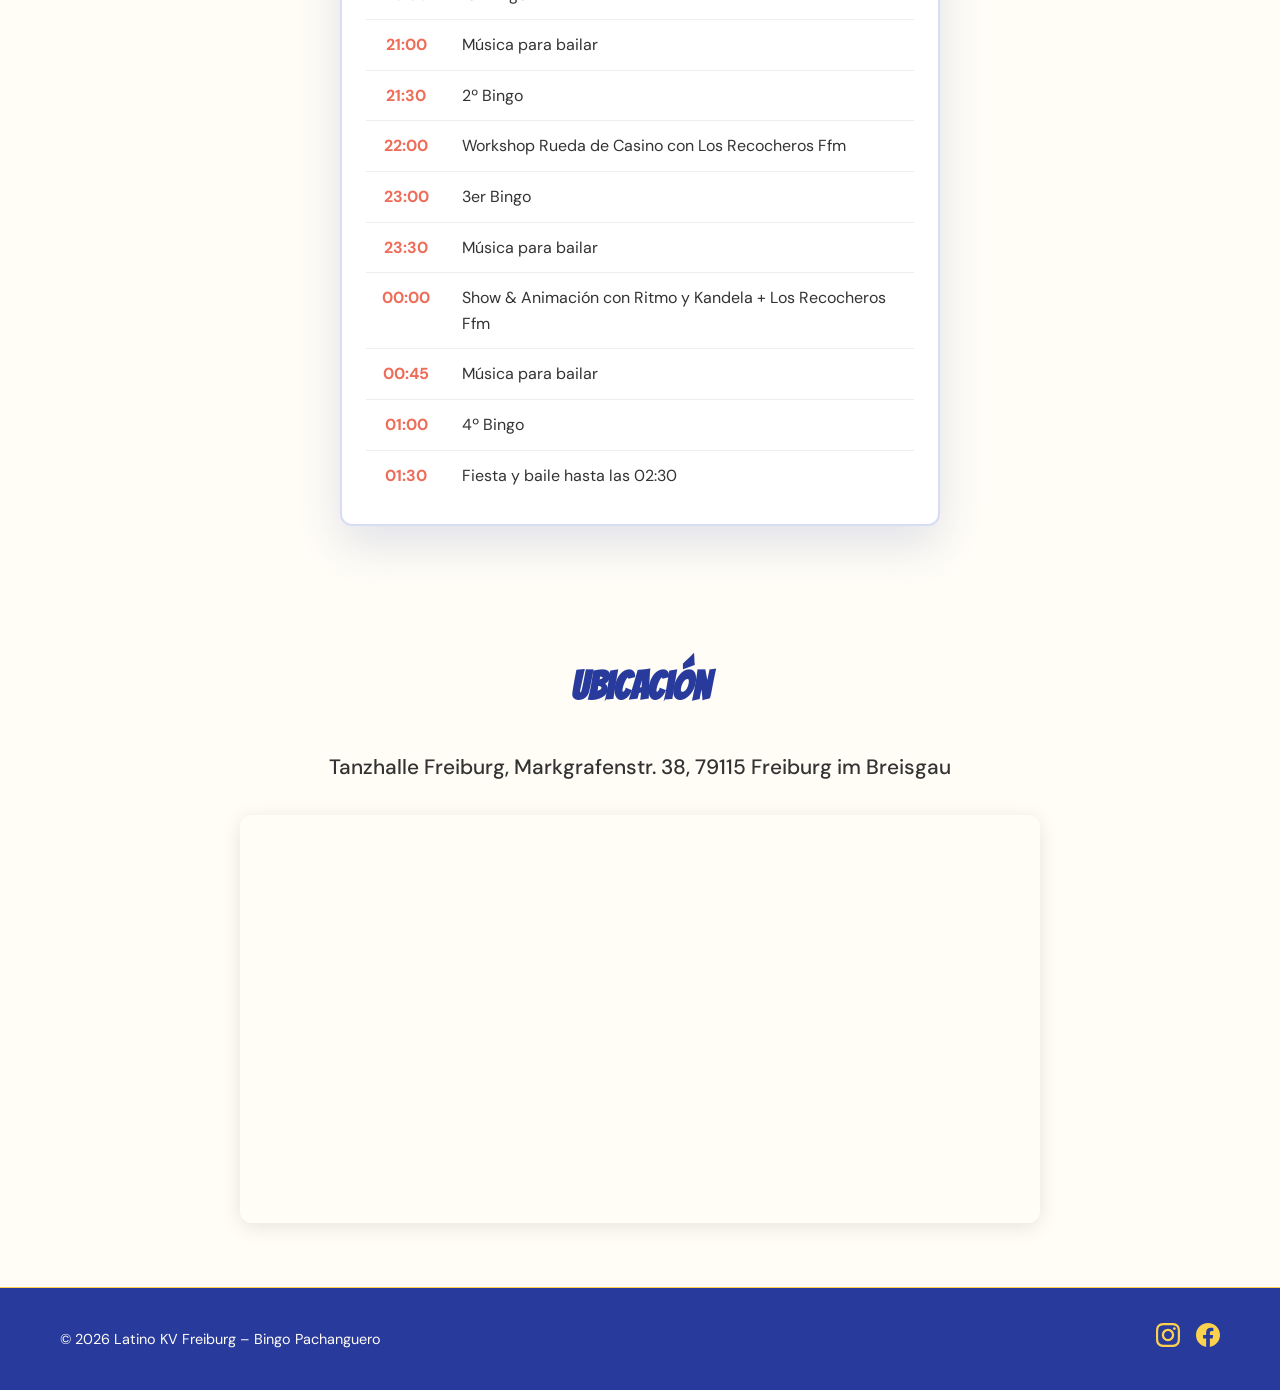
==== commit 090f0424: "Updated event program" ====
--- a/index.html
+++ b/index.html
@@ -3,7 +3,7 @@
 <head>
     <meta charset="UTF-8">
     <meta name="viewport" content="width=device-width, initial-scale=1.0">
-    <title data-lang="title">Bingo Pachanguero 2026</title>
+    <title data-lang="title">Bingo Pachanguero</title>
     <link rel="stylesheet" href="css/style.css">
 </head>
 <body>
@@ -46,11 +46,11 @@
             </div>
             <div class="hero-content">
                 <div class="hero-logo">
-                    <img src="images/Bingo2026_Logo.png" alt="Bingo Pachanguero 2026" class="main-bingo-logo">
+                    <img src="images/Bingo2026_Logo.png" alt="Bingo Pachanguero" class="main-bingo-logo">
                 </div>
-                <h1 class="hero-title" data-lang="title">Bingo Pachanguero 2026</h1>
+                <h1 class="hero-title" data-lang="title">Bingo Pachanguero</h1>
                 <p class="anniversary-mark"><span class="anniversary-number">5</span><span class="anniversary-copy"><strong data-lang="anniversary-title">5 AÑOS</strong><strong data-lang="anniversary-subtitle">CELEBRANDO LO QUE NOS UNE</strong></span></p>
-                <h3 class="hero-subtitle" data-lang="subtitle">24 Octubre 2026 – Tanzhalle Freiburg</h3>
+                <h3 class="hero-subtitle" data-lang="subtitle"></h3>
                 <a href="tickets.html" class="cta-button" data-lang="cta-button">Compra tu ticket</a>
                 
                 <div class="hero-description-container">
@@ -63,7 +63,7 @@
         <section class="program-section">
             <div class="container">
                 <h2 data-lang="program-title">Programa</h2>
-                <div class="program-content" data-lang="program-content"><table class="program-table"><tr><td>20:00</td><td>Bienvenida</td></tr><tr><td>21:00</td><td>1er juego de Bingo</td></tr><tr><td>22:00</td><td>2do juego de Bingo</td></tr><tr><td>23:00</td><td>3er juego de Bingo</td></tr><tr><td>00:00</td><td>Salsa Caleña: Show de medianoche, workshop & animación con Ritmo y Kandela</td></tr><tr><td>01:00</td><td>4to juego de Bingo</td></tr><tr><td>03:00</td><td>Fiesta y baile hasta el final</td></tr></table></div>
+                <div class="program-content" data-lang="program-content"></div>
             </div>
         </section>
 
@@ -91,7 +91,7 @@
     <footer>
         <div class="container">
             <div class="footer-content">
-                <p data-lang="footer">&copy; 2026 Latino KV Freiburg – Bingo Pachanguero</p>
+                <p data-lang="footer">Latino KV Freiburg – Bingo Pachanguero</p>
                 <div class="social-icons">
                     <a href="https://instagram.com/latinokv_freiburg" target="_blank" class="social-link">
                         <svg width="24" height="24" viewBox="0 0 24 24" fill="currentColor">
--- a/css/style.css
+++ b/css/style.css
@@ -231,7 +231,7 @@
 
 .cta-button {
     display: inline-block;
-    background-color: #D4AF37;
+    background-color: var(--bingo-yellow);
     color: #000;
     padding: 18px 45px;
     text-decoration: none;
@@ -239,7 +239,7 @@
     font-size: 1.2rem;
     font-weight: bold;
     transition: all 0.3s ease;
-    border: 2px solid #D4AF37;
+    border: 2px solid var(--bingo-yellow);
     text-transform: uppercase;
     letter-spacing: 0px;
     font-family: 'Inter', system-ui, sans-serif;
@@ -248,7 +248,7 @@
 
 .cta-button:hover {
     background-color: #000;
-    color: #D4AF37;
+    color: var(--bingo-yellow);
     transform: translateY(-2px);
 }
 
@@ -260,7 +260,7 @@
     color: #000;
     padding: 3rem 0;
     text-align: center;
-    border-bottom: 2px solid #D4AF37;
+    border-bottom: 2px solid var(--bingo-yellow);
 }
 
 .page-header h1 {
@@ -301,12 +301,16 @@
 }
 
 .ticket-card.featured {
-    border: 2px solid #D4AF37;
+    border: 2px solid var(--bingo-yellow);
     transform: scale(1.05);
 }
 
+.ticket-card.featured:hover {
+    transform: scale(1.05) translateY(-5px);
+}
+
 .ticket-header {
-    background: #000;
+    background: var(--bingo-ink);
     color: var(--bingo-paper);
     padding: 2rem;
     text-align: center;
@@ -345,7 +349,7 @@
 
 .ticket-features li::before {
     content: "✓";
-    color: #D4AF37;
+    color: var(--bingo-yellow);
     font-weight: bold;
     position: absolute;
     left: 0;
@@ -353,7 +357,7 @@
 
 .ticket-button {
     width: 100%;
-    background-color: #D4AF37;
+    background-color: var(--bingo-yellow);
     color: #000;
     border: none;
     padding: 15px;
@@ -368,14 +372,14 @@
 
 .ticket-button:hover {
     background-color: #000;
-    color: #D4AF37;
+    color: var(--bingo-yellow);
 }
 
 .ticket-info {
     background: #f8f9fa;
     padding: 2rem;
     border-radius: 8px;
-    border-left: 4px solid #D4AF37;
+    border-left: 4px solid var(--bingo-yellow);
     margin-top: 2rem;
 }
 
@@ -448,7 +452,7 @@
     align-items: center;
     padding: 1.5rem;
     background: rgba(212, 175, 55, 0.1);
-    border: 2px solid #D4AF37;
+    border: 2px solid var(--bingo-yellow);
     border-radius: 16px;
     color: #000;
     text-decoration: none;
@@ -459,7 +463,7 @@
 
 .contact-btn:hover {
     transform: translateY(-2px);
-    background: #D4AF37;
+    background: var(--bingo-yellow);
     color: #000;
     box-shadow: 0 10px 30px rgba(212, 175, 55, 0.3);
 }
@@ -513,7 +517,7 @@
     color: var(--bingo-paper);
     text-align: center;
     padding: 2rem 0;
-    border-top: 1px solid #D4AF37;
+    border-top: 1px solid var(--bingo-yellow);
 }
 
 .footer-content {
@@ -679,10 +683,10 @@
 .highlight-card:nth-child(3) {
     animation-delay: 0.4s;
 }/* Thank you page styles */
-.thank-you-info { display: grid; grid-template-columns: repeat(auto-fit, minmax(300px, 1fr)); gap: 2rem; margin: 2rem 0; } .info-card { background: #f9f9f9; padding: 1.5rem; border-radius: 8px; border-left: 4px solid #D4AF37; } .info-card h3 { color: #333; margin-bottom: 1rem; } .info-card ul { list-style: none; padding: 0; } .info-card li { padding: 0.5rem 0; position: relative; padding-left: 1.5rem; } .info-card li::before { content: '✓'; position: absolute; left: 0; color: #D4AF37; font-weight: bold; } .cta-buttons { display: flex; gap: 1rem; justify-content: center; margin-top: 2rem; } .cta-button.secondary { background: transparent; color: #D4AF37; border: 2px solid #D4AF37; } .cta-button.secondary:hover { background: #D4AF37; color: #000; } @media (max-width: 768px) { .cta-buttons { flex-direction: column; align-items: center; } .cta-button { width: 100%; max-width: 300px; text-align: center; } }
+.thank-you-info { display: grid; grid-template-columns: repeat(auto-fit, minmax(300px, 1fr)); gap: 2rem; margin: 2rem 0; } .info-card { background: #f9f9f9; padding: 1.5rem; border-radius: 8px; border-left: 4px solid var(--bingo-yellow); } .info-card h3 { color: #333; margin-bottom: 1rem; } .info-card ul { list-style: none; padding: 0; } .info-card li { padding: 0.5rem 0; position: relative; padding-left: 1.5rem; } .info-card li::before { content: '✓'; position: absolute; left: 0; color: var(--bingo-yellow); font-weight: bold; } .cta-buttons { display: flex; gap: 1rem; justify-content: center; margin-top: 2rem; } .cta-button.secondary { background: transparent; color: var(--bingo-yellow); border: 2px solid var(--bingo-yellow); } .cta-button.secondary:hover { background: var(--bingo-yellow); color: #000; } @media (max-width: 768px) { .cta-buttons { flex-direction: column; align-items: center; } .cta-button { width: 100%; max-width: 300px; text-align: center; } }
 
 /* Updated Ticket Structure Styles */
-.ticket-options { display: grid; grid-template-columns: repeat(auto-fit, minmax(400px, 1fr)); gap: 2rem; margin: 2rem 0; } .purchase-form { border-top: 1px solid #eee; padding-top: 1.5rem; } .form-group { margin-bottom: 1rem; } .form-group label { display: block; margin-bottom: 0.5rem; font-weight: bold; color: #333; } .form-group select { width: 100%; padding: 0.5rem; border: 2px solid #ddd; border-radius: 4px; font-size: 1rem; background: #fff; } .form-group select:focus { outline: none; border-color: #D4AF37; } .price-breakdown { background: #f9f9f9; padding: 1rem; border-radius: 8px; margin: 1rem 0; } .price-line { display: flex; justify-content: space-between; margin-bottom: 0.5rem; color: #666; } .price-line.total { font-weight: bold; font-size: 1.1rem; color: #000; border-top: 1px solid #ddd; padding-top: 0.5rem; margin-top: 0.5rem; } #paypal-button-container { position: fixed; top: 50%; left: 50%; transform: translate(-50%, -50%); background: #fff; padding: 2rem; border-radius: 12px; box-shadow: 0 10px 30px rgba(0, 0, 0, 0.3); z-index: 1000; max-width: 400px; width: 90%; } #paypal-button-container::before { content: ''; position: fixed; top: 0; left: 0; width: 100%; height: 100%; background: rgba(0, 0, 0, 0.5); z-index: -1; }
+.ticket-options { display: grid; grid-template-columns: repeat(auto-fit, minmax(400px, 1fr)); gap: 2rem; margin: 2rem 0; } .purchase-form { border-top: 1px solid #eee; padding-top: 1.5rem; } .purchase-form > .cta-button { display: block; width: fit-content; margin: 1rem auto 0; } .form-group { margin-bottom: 1rem; } .form-group label { display: block; margin-bottom: 0.5rem; font-weight: bold; color: #333; } .form-group select { width: 100%; padding: 0.5rem; border: 2px solid #ddd; border-radius: 4px; font-size: 1rem; background: #fff; } .form-group select:focus { outline: none; border-color: var(--bingo-yellow); } .price-breakdown { background: #f9f9f9; padding: 1rem; border-radius: 8px; margin: 1rem 0; } .price-line { display: flex; justify-content: space-between; margin-bottom: 0.5rem; color: #666; } .price-line.total { font-weight: bold; font-size: 1.1rem; color: #000; border-top: 1px solid #ddd; padding-top: 0.5rem; margin-top: 0.5rem; } #paypal-button-container { position: fixed; top: 50%; left: 50%; transform: translate(-50%, -50%); background: #fff; padding: 2rem; border-radius: 12px; box-shadow: 0 10px 30px rgba(0, 0, 0, 0.3); z-index: 1000; max-width: 400px; width: 90%; } #paypal-button-container::before { content: ''; position: fixed; top: 0; left: 0; width: 100%; height: 100%; background: rgba(0, 0, 0, 0.5); z-index: -1; }
 
 /* Logo styles */
 .nav-logo { display: flex; align-items: center; gap: 1rem; } .logo-latinokv, .logo-bingo2026 { height: 40px; width: auto; } .nav-logo h2 { margin: 0; } @media (max-width: 768px) { .logo-latinokv, .logo-bingo2026 { height: 30px; } .nav-logo { gap: 0.5rem; } .nav-logo h2 { font-size: 1.2rem; } }
@@ -710,7 +714,7 @@
 .hero-title { 
     font-size: 3rem; 
     font-weight: bold; 
-    color: #D4AF37; 
+    color: var(--bingo-yellow); 
     text-align: center; 
     margin-bottom: 0.5rem;
     font-family: 'Arial Narrow', 'Arial Black', 'Helvetica Neue', Arial, sans-serif;
@@ -855,7 +859,7 @@
     padding: 1.5rem;
     border-radius: 8px;
     margin-bottom: 2rem;
-    border-left: 4px solid #D4AF37;
+    border-left: 4px solid var(--bingo-yellow);
 }
 
 .payment-summary h4 {
@@ -876,12 +880,12 @@
 }
 
 .payment-option:hover {
-    border-color: #D4AF37;
+    border-color: var(--bingo-yellow);
     box-shadow: 0 2px 10px rgba(212, 175, 55, 0.1);
 }
 
 .payment-option h4 {
-    color: #D4AF37;
+    color: var(--bingo-blue-dark);
     margin-bottom: 1rem;
     font-size: 1.2rem;
 }
@@ -924,7 +928,7 @@
 }
 
 .important-note a {
-    color: #D4AF37;
+    color: var(--bingo-yellow);
     text-decoration: none;
     font-weight: bold;
 }
@@ -964,7 +968,7 @@
 
 .program-section h2 {
     text-align: center;
-    color: #D4AF37;
+    color: var(--bingo-yellow);
     font-size: 3rem;
     margin-bottom: 1.5rem;
 }
@@ -992,7 +996,7 @@
 
 .program-table td:first-child {
     font-weight: bold;
-    color: #D4AF37;
+    color: var(--bingo-yellow);
     width: 80px;
     text-align: center;
 }
@@ -1014,7 +1018,7 @@
 
 .location-section h2 {
     text-align: center;
-    color: #D4AF37;
+    color: var(--bingo-yellow);
     font-size: 2.5rem;
     margin-bottom: 2rem;
 }
@@ -1105,11 +1109,11 @@
     padding: 4rem 0;
     text-align: center;
     position: relative;
-    border-bottom: 2px solid #D4AF37;
+    border-bottom: 2px solid var(--bingo-yellow);
 }
 
 .page-header h1 {
-    color: #D4AF37;
+    color: var(--bingo-yellow);
     font-size: 3rem;
     margin-bottom: 1rem;
     font-family: 'Roboto Condensed', 'Inter', system-ui, sans-serif;
@@ -1147,7 +1151,7 @@
     align-items: center;
     padding: 1.5rem;
     background: rgba(212, 175, 55, 0.1);
-    border: 2px solid #D4AF37;
+    border: 2px solid var(--bingo-yellow);
     border-radius: 16px;
     color: #000;
     text-decoration: none;
@@ -1158,7 +1162,7 @@
 
 .contact-btn:hover {
     transform: translateY(-2px);
-    background: #D4AF37;
+    background: var(--bingo-yellow);
     color: #000;
     box-shadow: 0 10px 30px rgba(212, 175, 55, 0.3);
 }
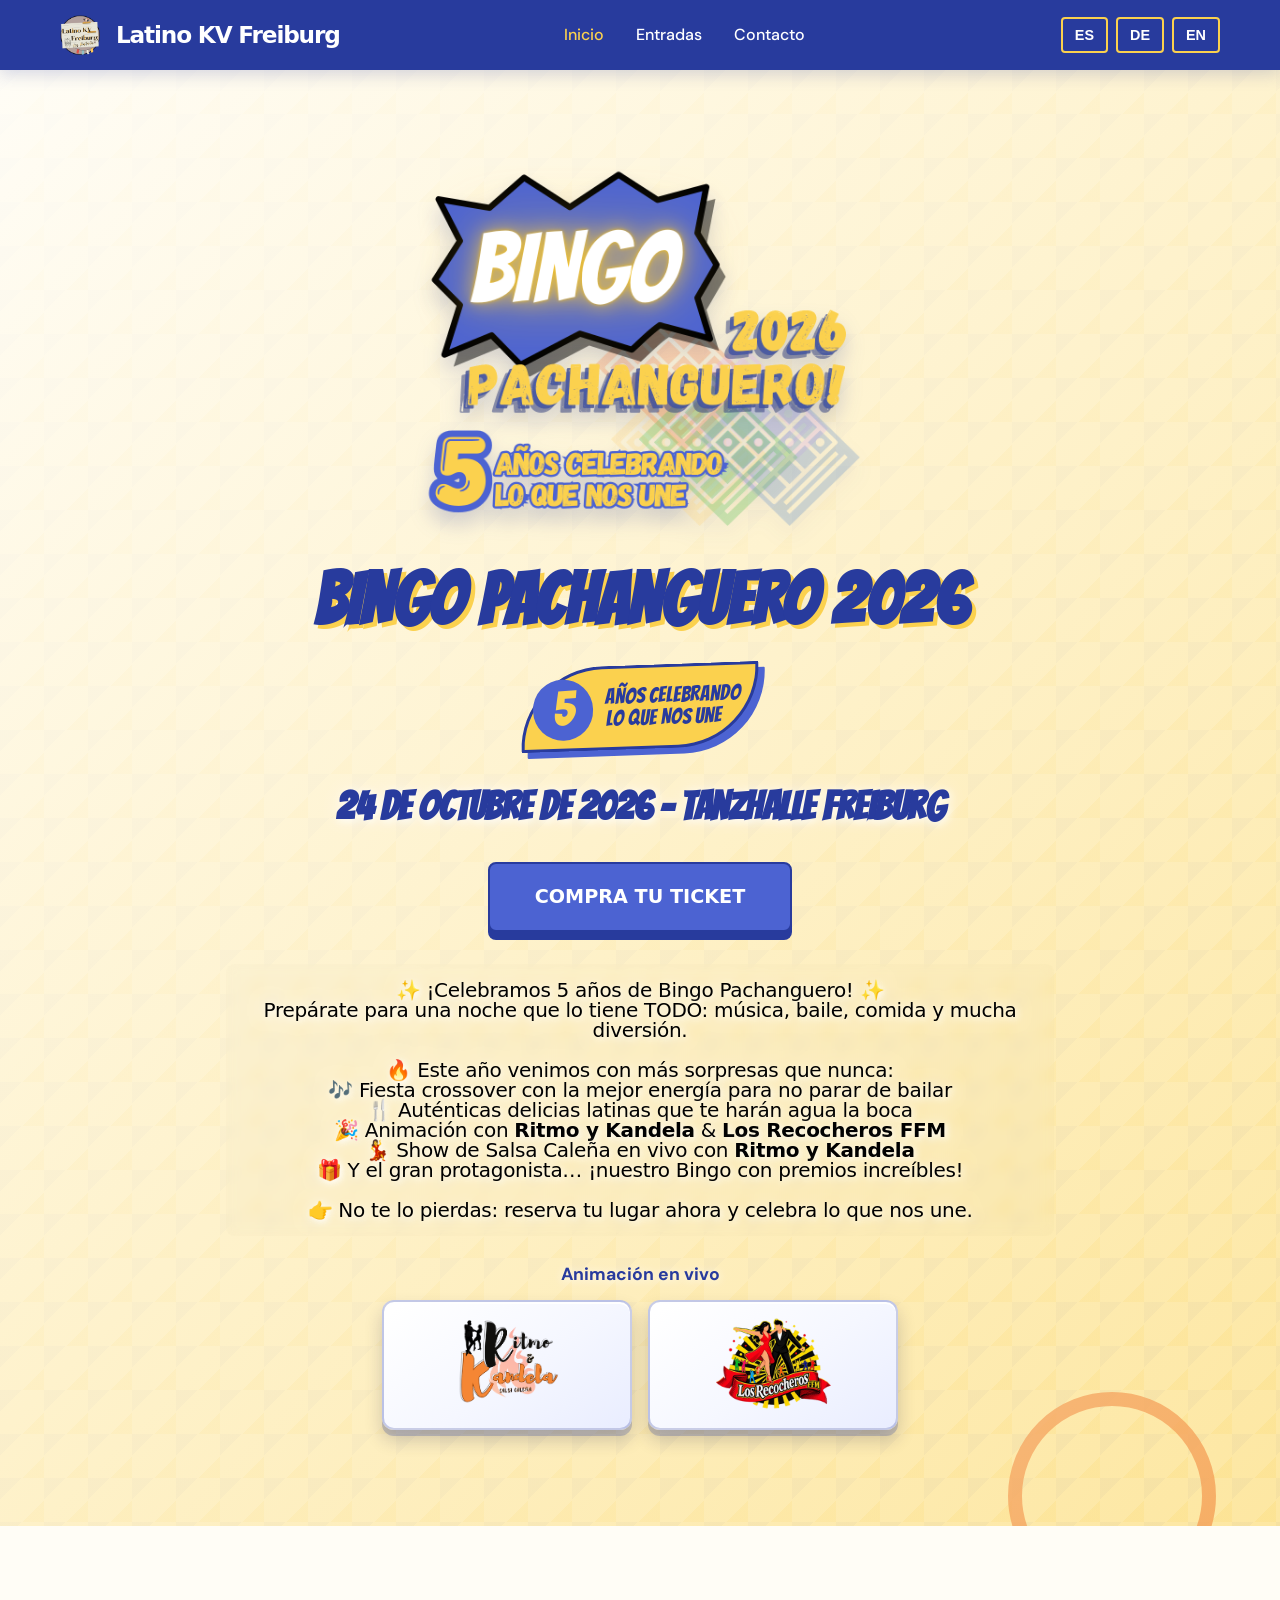
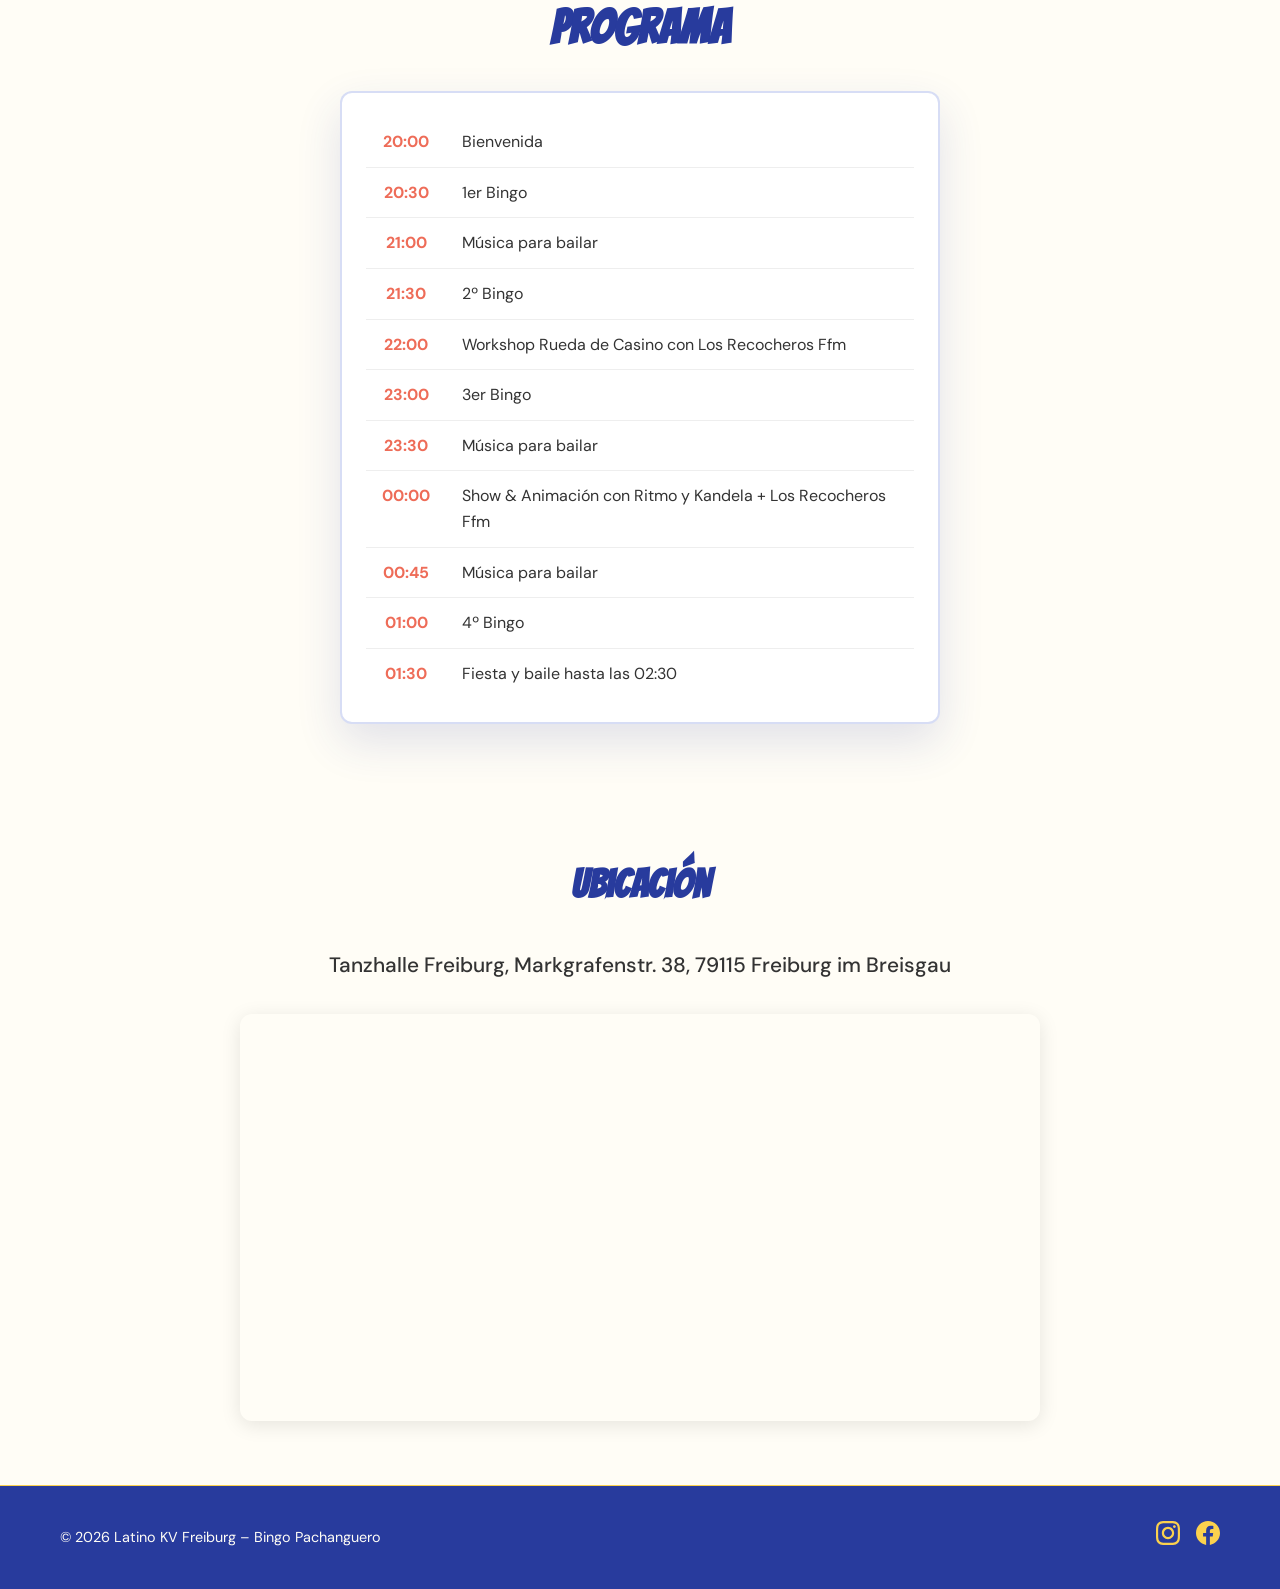
==== commit 2b0901eb: "Added logos of artists to main page." ====
--- a/index.html
+++ b/index.html
@@ -55,6 +55,17 @@
                 
                 <div class="hero-description-container">
                     <p class="hero-description" data-lang="description">✨ ¡Celebramos 5 años de Bingo Pachanguero! ✨<br>Prepárate para una noche que lo tiene TODO: música, baile, comida y mucha diversión.</p>
+                    <div class="event-artists" aria-labelledby="event-artists-title">
+                        <p class="event-artists-label" id="event-artists-title" data-lang="event-artists-title">Música y animación en vivo</p>
+                        <div class="event-artist-logos">
+                            <a href="https://www.instagram.com/ritmoykandela_salsacali/" target="_blank" rel="noopener noreferrer" aria-label="Visita Ritmo y Kandela en Instagram">
+                                <img src="images/RyK.png" alt="Ritmo y Kandela" loading="lazy">
+                            </a>
+                            <a href="https://www.instagram.com/losrecocherosffm/" target="_blank" rel="noopener noreferrer" aria-label="Visita Los Recocheros FFM en Instagram">
+                                <img src="images/LosRecocheros.png" alt="Los Recocheros FFM" loading="lazy">
+                            </a>
+                        </div>
+                    </div>
                 </div>
             </div>
         </section>
--- a/css/style.css
+++ b/css/style.css
@@ -765,6 +765,64 @@
     font-weight: 400;
 }
 
+.event-artists {
+    max-width: 600px;
+    margin: 1.5rem auto 0;
+}
+
+.event-artists-label {
+    margin: 0 0 0.75rem;
+    color: var(--bingo-blue-dark);
+    font-size: 1.1rem;
+    font-weight: 700;
+    text-shadow: 0 1px 8px var(--bingo-paper);
+}
+
+.event-artist-logos {
+    display: flex;
+    justify-content: center;
+    gap: 1rem;
+}
+
+.event-artist-logos a {
+    box-sizing: border-box;
+    display: grid;
+    place-items: center;
+    width: min(42%, 250px);
+    height: 130px;
+    padding: 0.75rem;
+    background: linear-gradient(145deg, #fff 5%, #f5f7ff 55%, #e9edff);
+    border: 2px solid rgba(40, 59, 157, 0.25);
+    border-radius: 12px;
+    box-shadow: 0 6px 0 rgba(40, 59, 157, 0.24), 0 10px 18px rgba(23, 32, 77, 0.2), inset 0 2px 0 #fff;
+    transition: transform 160ms ease, box-shadow 160ms ease, filter 160ms ease;
+}
+
+.event-artist-logos a:hover {
+    transform: translateY(-3px);
+    box-shadow: 0 9px 0 rgba(40, 59, 157, 0.24), 0 14px 22px rgba(23, 32, 77, 0.24), inset 0 2px 0 #fff;
+    filter: brightness(1.03);
+}
+
+.event-artist-logos a:active {
+    transform: translateY(2px);
+    box-shadow: 0 3px 0 rgba(40, 59, 157, 0.24), 0 5px 10px rgba(23, 32, 77, 0.18), inset 0 2px 0 #fff;
+}
+
+.event-artist-logos a:focus-visible {
+    outline: 3px solid var(--bingo-coral);
+    outline-offset: 4px;
+}
+
+.event-artist-logos img {
+    display: block;
+    width: auto;
+    height: auto;
+    max-width: 100%;
+    max-height: 96px;
+    object-fit: contain;
+}
+
 @media (max-width: 768px) { 
     .main-bingo-logo { max-width: 300px; } 
     .hero-title { font-size: 2.2rem; } 
@@ -774,6 +832,18 @@
     /* Mobile optimization for description container */
     .hero-description-container {
         margin-top: 1.5rem;
+    }
+
+    .event-artists {
+        margin-top: 1rem;
+    }
+
+    .event-artist-logos a {
+        height: 105px;
+    }
+
+    .event-artist-logos img {
+        max-height: 71px;
     }
 } 
 
@@ -1058,7 +1128,7 @@
         padding: 1.5rem;
         margin: 0 1rem;
     }
-    
+
     .location-content {
         margin: 0 1rem;
     }
